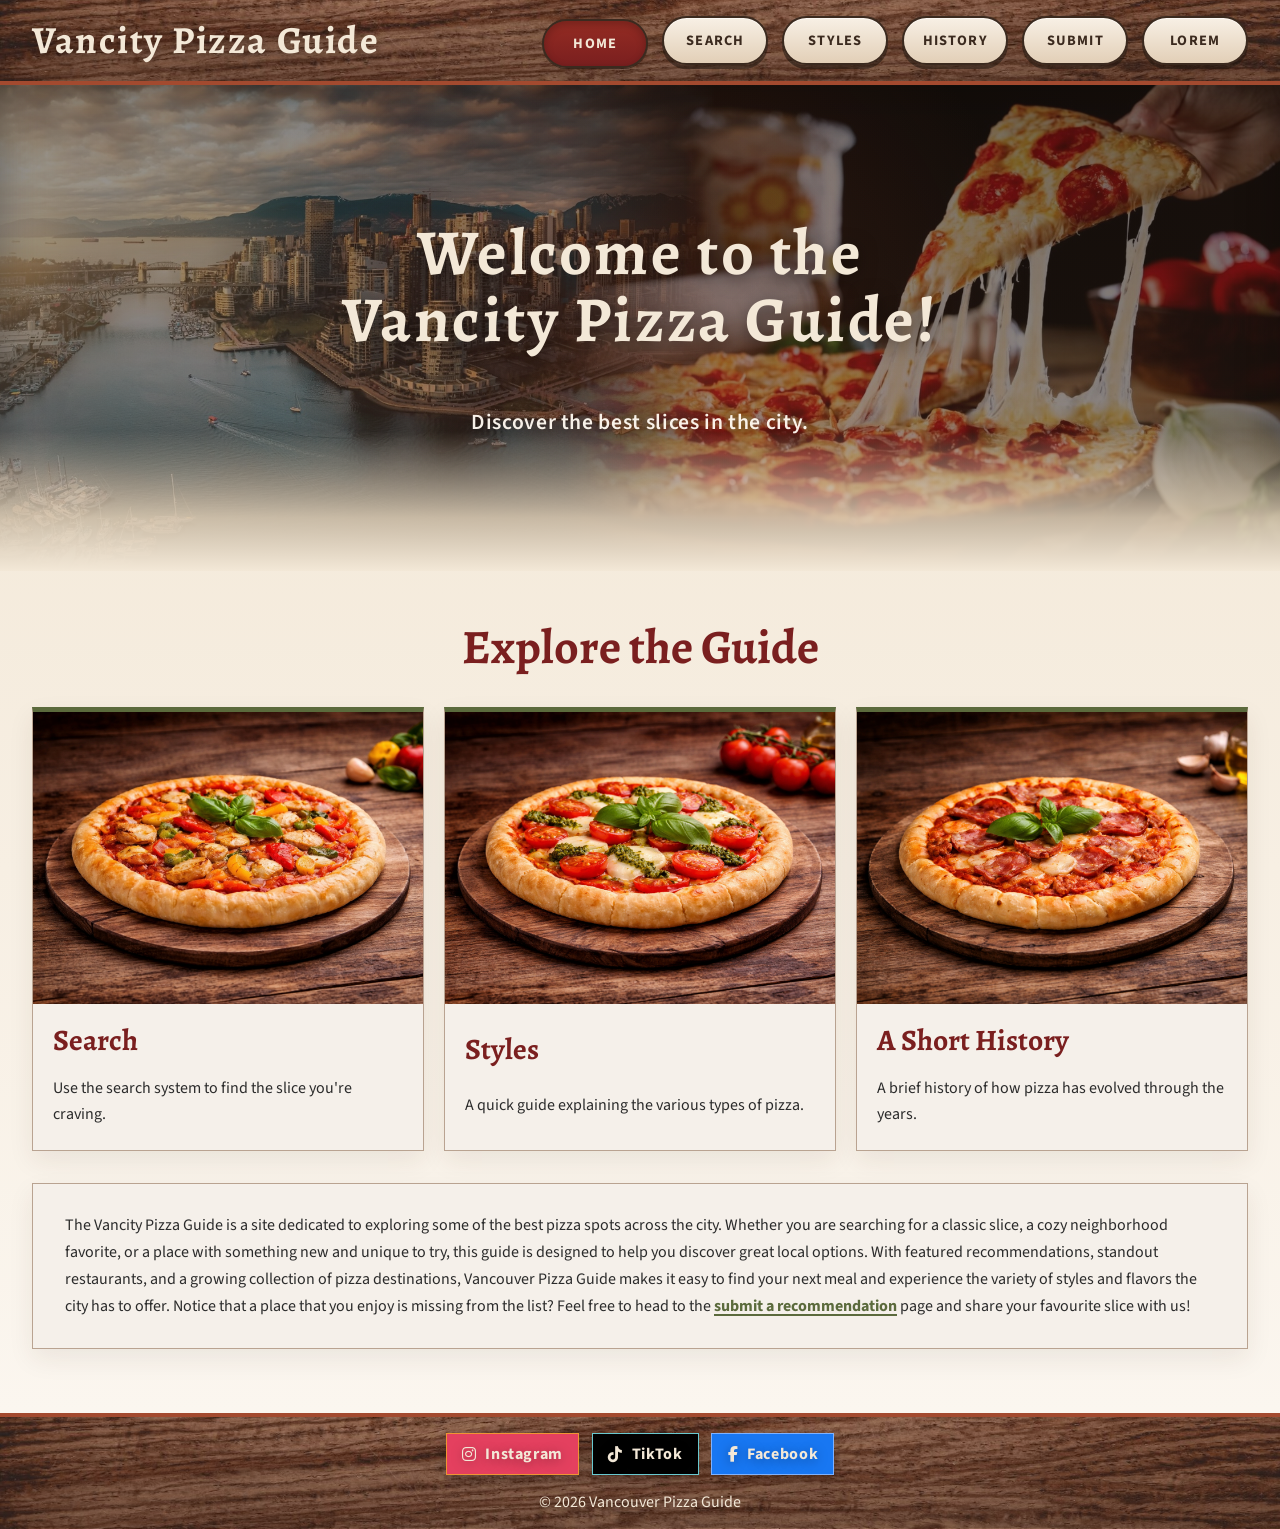
==== index.html @ 62a48cb1 "Styled the index/home page" ====
<!DOCTYPE html>
<html lang="en">

    <!-- Home – The main landing page. -->
    <head>
        <meta charset="UTF-8">
        <meta name="viewport" content="width=device-width, initial-scale=1.0">
        <title>Home | Vancity Pizza Guide</title>
        <link rel="stylesheet" href="css/styles.css">
        <link rel="stylesheet" href="https://cdnjs.cloudflare.com/ajax/libs/font-awesome/6.5.2/css/all.min.css">
        <script src="js/nav.js" defer></script>
    </head>

    <body>

        <header class="site-header">
            <div class="site-header__inner">
                <h1 class="site-title">
                    <a href="index.html">Vancity Pizza Guide</a>
                </h1>

                <button class="menu-toggle" type="button">
                    <img src="images/icons/menu-icon.png" alt="Menu">
                </button>

                <nav class="site-nav">
                    <a href="index.html" class="is-current">Home</a>
                    <a href="search.html">Search</a>
                    <a href="styles.html">Styles</a>
                    <a href="history.html">History</a>
                    <a href="submit.html">Submit</a>
                    <a href="lorem.html">Lorem</a>
                </nav>
            </div>
        </header>

        <main>

            <section class="hero">
                <h2>
                    Welcome to the Vancity Pizza Guide!
                </h2>
                <p>
                    Discover the best slices in the city.
                </p>
            </section>

            <div class="page-content">
                <section class="home-explore">
                    <h2>Explore the Guide</h2>

                    <div class="guide-card-grid">
                        <article class="guide-card">
                            <a href="search.html">
                                <img src="images/pizza-home-1.jpg" alt="Meat lover's pizza">
                                <h3>Search</h3>
                                <p>Use the search system to find the slice you're craving.</p>
                            </a>
                        </article>

                        <article class="guide-card">
                            <a href="styles.html">
                                <img src="images/pizza-home-2.jpg" alt="Baked chicken and veggie pizza">
                                <h3>Styles</h3>
                                <p>A quick guide explaining the various types of pizza.</p>
                            </a>
                        </article>

                        <article class="guide-card">
                            <a href="history.html">
                                <img src="images/pizza-home-3.jpg" alt="Margherita pizza">
                                <h3>A Short History</h3>
                                <p>A brief history of how pizza has evolved through the years.</p>
                            </a>
                        </article>
                    </div>
                </section>

                <section class="site-description">
                    <p>
                        The Vancity Pizza Guide is a site dedicated to exploring some of the best pizza spots across the city.
                        Whether you are searching for a classic slice, a cozy neighborhood favorite, or a place with something new and unique to try, this guide is designed to help you discover great local options. 
                        With featured recommendations, standout restaurants, and a growing collection of pizza destinations, 
                        Vancouver Pizza Guide makes it easy to find your next meal and experience the variety of styles and flavors the city has to offer.
                        Notice that a place that you enjoy is missing from the list? 
                        Feel free to head to the <a href="submit.html">submit a recommendation</a> page and share your favourite slice with us!
                    </p>
                </section>
            </div>

        </main>

        <footer>
            <div class="footer-socials">
                <a href="#" class="footer-social-link footer-social-link--instagram" title="Instagram">
                    <i class="fa-brands fa-instagram"></i>
                    <span>Instagram</span>
                </a>
                <a href="#" class="footer-social-link footer-social-link--tiktok" title="TikTok">
                    <i class="fa-brands fa-tiktok"></i>
                    <span>TikTok</span>
                </a>
                <a href="#" class="footer-social-link footer-social-link--facebook" title="Facebook">
                    <i class="fa-brands fa-facebook-f"></i>
                    <span>Facebook</span>
                </a>
            </div>
            <p>&copy; 2026 Vancouver Pizza Guide</p>
        </footer>

        
        
    </body>
</html>
---- css/styles.css ----
@import url("https://fonts.googleapis.com/css2?family=Alegreya:wght@600;700&family=Source+Sans+3:wght@400;600;700&display=swap");

/* ==================== Base layout ==================== */
:root {
  --deep-brick: #7a1f1f;
  --burnt-clay: #a34a2f;
  --dark-wood: #3b2a1f;
  --parchment: #f3e8d7;
  --olive-accent: #5b6a3c;
  --soft-charcoal: #2b2b2b;
  --button-shadow: rgba(34, 22, 15, 0.55);
  --page-gutter: clamp(1rem, 3vw, 2rem);
  --font-body: "Source Sans 3", sans-serif;
  --font-display: "Alegreya", serif;
}

*,
*::before,
*::after {
  box-sizing: border-box;
}

body {
  margin: 0;
  min-height: 100vh;
  display: flex;
  flex-direction: column;
  background-color: #ead9c0;
  color: var(--soft-charcoal);
  font-family: var(--font-body);
}

img {
  max-width: 100%;
}

a {
  color: var(--deep-brick);
}

main {
  flex: 1 0 auto;
  padding: 2rem var(--page-gutter) 4rem;
  background: linear-gradient(
    180deg,
    #ead9c0 0%,
    var(--parchment) 18%,
    #fbf6ef 100%
  );
}

.page-content {
  width: 100%;
  max-width: 1600px;
  margin: 0 auto;
}

main > section:not(.hero) > h2,
.page-content > section > h2 {
  max-width: 700px;
  margin: 0 auto 1.5rem;
  padding: 0.3rem 0 0.45rem;
  font-family: var(--font-display);
  font-size: 3rem;
  line-height: 1.15;
  text-align: center;
  color: var(--deep-brick);
}

/* ==================== Hero ==================== */

.hero {
  position: relative;
  margin: -2rem calc(var(--page-gutter) * -1) 2.75rem;
  min-height: clamp(320px, 38vw, 520px);
  padding: clamp(5rem, 9vw, 8rem) var(--page-gutter);
  display: grid;
  place-items: center;
  text-align: center;
  overflow: hidden;
  background-image:
    linear-gradient(rgba(25, 18, 13, 0.55), rgba(59, 42, 31, 0.42)),
    url("../images/vancouver-pizza-banner-blend.jpg");
  background-position: center;
  background-size: cover;
  box-shadow:
    inset 0 16px 36px rgba(0, 0, 0, 0.16),
    inset 0 -22px 44px rgba(0, 0, 0, 0.32);
  color: var(--parchment);
}

.hero::before,
.hero::after {
  content: "";
  position: absolute;
  inset: 0;
}

.hero::before {
  background:
    radial-gradient(
      circle at center,
      rgba(163, 74, 47, 0.22) 0%,
      rgba(163, 74, 47, 0) 58%
    ),
    linear-gradient(
      90deg,
      rgba(243, 232, 215, 0.15) 0%,
      rgba(243, 232, 215, 0) 38%,
      rgba(43, 27, 21, 0.22) 100%
    );
}

.hero::after {
  inset: auto 0 0;
  height: clamp(80px, 12vw, 140px);
  background: linear-gradient(
    180deg,
    rgba(243, 232, 215, 0) 0%,
    rgba(234, 217, 192, 0.82) 62%,
    rgba(243, 232, 215, 1) 100%
  );
}

.hero > * {
  position: relative;
  z-index: 1;
  max-width: 42rem;
}

.hero h2 {
  margin: 0;
  font-family: var(--font-display);
  font-size: clamp(2.5rem, 5vw, 4.75rem);
  line-height: 1.05;
  letter-spacing: 0.04em;
  text-shadow: 0 4px 18px rgba(0, 0, 0, 0.5);
}

.hero p {
  margin: 1rem auto 0;
  font-size: clamp(1.05rem, 1.8vw, 1.35rem);
  font-weight: 600;
  letter-spacing: 0.03em;
  color: rgba(255, 249, 240, 0.96);
  text-shadow: 0 3px 14px rgba(0, 0, 0, 0.45);
}

/* ==================== Header ==================== */

.site-header {
  background-image:
    linear-gradient(rgba(43, 27, 21, 0.36), rgba(43, 27, 21, 0.52)),
    url("../images/wood-texture.jpg");
  background-position: center;
  background-size: cover;
  border-bottom: 4px solid var(--burnt-clay);
  box-shadow: 0 12px 28px rgba(59, 42, 31, 0.2);
}

.site-header__inner {
  max-width: 1600px;
  margin: 0 auto;
  padding: 1rem 1.5rem;
  display: flex;
  align-items: center;
  justify-content: space-between;
  gap: 1.5rem;
  flex-wrap: wrap;
}

.site-title {
  margin: 0;
  font-family: var(--font-display);
  font-size: clamp(1.9rem, 3vw, 2.75rem);
  font-weight: 700;
  letter-spacing: 0.04em;
  line-height: 1.1;
}

.site-title a {
  color: var(--parchment);
  text-decoration: none;
  text-shadow: 0 2px 12px rgba(0, 0, 0, 0.35);
}

.site-title a:hover,
.site-title a:focus-visible {
  color: #fff9ef;
}

/* ==================== Nav Bar ==================== */

.menu-toggle {
  display: none;
  align-items: center;
  justify-content: center;
  width: 4rem;
  height: 4rem;
  padding: 0.8rem;
  border: 2px solid var(--parchment);
  border-radius: 50%;
  background: var(--burnt-clay);
  box-shadow:
    inset 0 1px 0 rgba(255, 255, 255, 0.55),
    0 4px 0 var(--button-shadow);
  cursor: pointer;
  transition:
    transform 160ms ease,
    box-shadow 160ms ease,
    background 160ms ease;
}

.menu-toggle img {
  display: block;
  max-width: 3.2rem;
}

/* .menu-toggle:hover,
.menu-toggle:focus-visible,
.site-header.nav-open .menu-toggle {
    background: linear-gradient(180deg, #bc6646 0%, var(--burnt-clay) 100%);
    box-shadow:
        inset 0 1px 0 rgba(255, 255, 255, 0.2),
        0 4px 0 var(--button-shadow);
    transform: translateY(-1px);
} */

.menu-toggle:active {
  transform: translateY(3px);
  box-shadow:
    inset 0 3px 8px rgba(0, 0, 0, 0.24),
    0 1px 0 var(--button-shadow);
}

.site-nav {
  width: 100%;
  display: flex;
  flex-direction: column;
  align-items: stretch;
  gap: 0.7rem;
}

.site-nav a {
  display: flex;
  align-items: center;
  justify-content: center;
  width: 100%;
  min-width: 0;
  padding: 0.7rem 1rem;
  border: 2px solid var(--dark-wood);
  border-radius: 999px;
  background: linear-gradient(180deg, #f8f0e5 0%, #e2cfb7 100%);
  box-shadow:
    inset 0 1px 0 rgba(255, 255, 255, 0.55),
    0 4px 0 var(--button-shadow);
  color: var(--dark-wood);
  font-size: 0.9rem;
  font-weight: 700;
  letter-spacing: 0.08em;
  text-decoration: none;
  text-transform: uppercase;
  transition:
    transform 160ms ease,
    box-shadow 160ms ease,
    background 160ms ease,
    color 160ms ease;
}

.site-nav a:hover,
.site-nav a:focus-visible {
  background: linear-gradient(180deg, #bc6646 0%, var(--burnt-clay) 100%);
  box-shadow:
    inset 0 1px 0 rgba(255, 255, 255, 0.2),
    0 4px 0 var(--button-shadow);
  color: var(--parchment);
}

.site-nav a:active,
.site-nav a.is-current {
  background: linear-gradient(180deg, #952c23 0%, var(--deep-brick) 100%);
  box-shadow:
    inset 0 3px 8px rgba(0, 0, 0, 0.24),
    0 1px 0 var(--button-shadow);
  color: var(--parchment);
  transform: translateY(3px);
}

.site-nav a:focus-visible,
.site-title a:focus-visible,
.menu-toggle:focus-visible {
  outline: 3px solid var(--olive-accent);
  outline-offset: 3px;
}

.site-header__inner {
  display: grid;
  grid-template-columns: minmax(0, 1fr) auto;
  align-items: center;
}

.site-title {
  min-width: 0;
}

.site-header.nav-ready .menu-toggle {
  display: inline-flex;
  justify-self: end;
}

.site-header.nav-ready .site-nav {
  display: none;
  grid-column: 1 / -1;
}

.site-header.nav-ready.nav-open .site-nav {
  display: flex;
}

/* ==================== Footer ==================== */
footer {
  padding: 1rem 1.5rem;
  text-align: center;
  background-image:
    linear-gradient(rgba(43, 27, 21, 0.36), rgba(43, 27, 21, 0.52)),
    url("../images/wood-texture.jpg");
  background-position: center;
  background-size: cover;
  border-top: 4px solid var(--burnt-clay);
  color: var(--parchment);
  text-shadow: 0 2px 12px rgba(0, 0, 0, 0.35);
}

footer p {
  margin: 0;
}

.footer-socials {
  display: flex;
  flex-wrap: wrap;
  justify-content: center;
  gap: 0.8rem;
  margin-bottom: 1rem;
}

.footer-social-link {
  display: inline-flex;
  align-items: center;
  gap: 0.55rem;
  padding: 0.55rem 0.95rem;
  border: 1px solid transparent;
  color: var(--parchment);
  text-decoration: none;
  font-weight: 700;
  letter-spacing: 0.04em;
  box-shadow: 0 6px 14px rgba(0, 0, 0, 0.22);
  transition:
    background 160ms ease,
    box-shadow 160ms ease,
    transform 160ms ease,
    border-color 160ms ease;
}

.footer-social-link:hover,
.footer-social-link:focus-visible {
  transform: translateY(-2px);
  box-shadow: 0 10px 18px rgba(0, 0, 0, 0.28);
}

.footer-socials i {
  font-size: 1rem;
}

.footer-social-link--instagram {
  background: #e4405f;
  border-color: #f09433;
}

.footer-social-link--instagram:hover,
.footer-social-link--instagram:focus-visible {
  background: #f04f6d;
  border-color: #f7aa53;
}

.footer-social-link--tiktok {
  background: #010101;
  border-color: #69c9d0;
}

.footer-social-link--tiktok:hover,
.footer-social-link--tiktok:focus-visible {
  background: #171717;
  border-color: #8ce2e8;
}

.footer-social-link--facebook {
  background: #1877f2;
  border-color: #7fb2ff;
}

.footer-social-link--facebook:hover,
.footer-social-link--facebook:focus-visible {
  background: #2a86ff;
  border-color: #a3c8ff;
}


/* ==================== Home Page ==================== */

.home-explore {
  margin: 0 auto 2rem;
}

.guide-card-grid {
  display: grid;
  gap: 1.25rem;
}

.guide-card {
  border: 1px solid #b9a391;
  border-top: 5px solid var(--olive-accent);
  background: #f5f0ea;
  box-shadow: 0 10px 24px rgba(59, 42, 31, 0.08);
  overflow: hidden;
}

.guide-card a {
  display: grid;
  gap: 1rem;
  height: 100%;
  color: inherit;
  text-decoration: none;
}

.guide-card img {
  display: block;
  width: 100%;
  aspect-ratio: 4 / 3;
  object-fit: cover;
}

.guide-card h3 {
  margin: 0;
  padding: 0 1.25rem;
  font-family: var(--font-display);
  font-size: 1.85rem;
  color: var(--deep-brick);
}

.guide-card p {
  margin: 0;
  padding: 0 1.25rem 1.4rem;
  color: var(--soft-charcoal);
  line-height: 1.6;
}

.guide-card a:hover,
.guide-card a:focus-visible {
  background: linear-gradient(180deg, #f8f3ec 0%, #efe3d4 100%);
}

.site-description {
  margin: 0 auto;
  padding: 1.75rem 2rem;
  border: 1px solid #b9a391;
  background: #f5f0ea;
  box-shadow: 0 10px 24px rgba(59, 42, 31, 0.08);
}

.site-description p {
  margin: 0;
  line-height: 1.7;
}

.site-description a {
  color: var(--olive-accent);
  font-weight: 700;
  text-decoration-thickness: 2px;
  text-underline-offset: 0.16em;
}

.site-description a:hover,
.site-description a:focus-visible {
  color: var(--deep-brick);
}

/* ==================== Search Page ==================== */
.search-form {
  display: grid;
  gap: 1rem;
  max-width: 700px;
}

.form-row {
  display: flex;
  flex-direction: column;
  gap: 0.4rem;
}

.form-row label {
  color: var(--olive-accent);
  font-weight: 700;
}

.search-form select {
  width: 100%;
  padding: 0.75rem 0.9rem;
  font-family: inherit;
  font-size: 1rem;
  border: 1px solid #9b8f83;
  background-color: rgba(255, 255, 255, 0.75);
  color: #2b1b15;
  box-sizing: border-box;
  transition:
    border-color 160ms ease,
    box-shadow 160ms ease,
    background-color 160ms ease;
}

.search-form select:focus-visible,
.recommendation-form input:focus-visible,
.recommendation-form select:focus-visible,
.recommendation-form textarea:focus-visible {
  border-color: var(--olive-accent);
  outline: 3px solid rgba(91, 106, 60, 0.18);
  box-shadow: 0 0 0 4px rgba(91, 106, 60, 0.14);
  background-color: #fffdf8;
}

.form-buttons {
  display: flex;
  gap: 1rem;
}

.form-buttons button,
.form-button button {
  min-width: 140px;
  padding: 0.7rem 1.15rem;
  border: 1px solid #44512d;
  border-radius: 999px;
  background: linear-gradient(180deg, #6d7d49 0%, var(--olive-accent) 100%);
  box-shadow:
    inset 0 1px 0 rgba(255, 255, 255, 0.18),
    0 4px 0 rgba(48, 57, 31, 0.55);
  color: var(--parchment);
  font-family: inherit;
  font-size: 0.95rem;
  font-weight: 700;
  letter-spacing: 0.05em;
  text-transform: uppercase;
  cursor: pointer;
  transition:
    transform 160ms ease,
    box-shadow 160ms ease,
    background 160ms ease;
}

.form-buttons button:hover,
.form-buttons button:focus-visible,
.form-button button:hover,
.form-button button:focus-visible {
  background: linear-gradient(180deg, #7a8d53 0%, #647444 100%);
  box-shadow:
    inset 0 1px 0 rgba(255, 255, 255, 0.22),
    0 4px 0 rgba(48, 57, 31, 0.55);
}

.form-buttons button:active,
.form-button button:active {
  transform: translateY(3px);
  box-shadow:
    inset 0 3px 8px rgba(0, 0, 0, 0.2),
    0 1px 0 rgba(48, 57, 31, 0.55);
}

.results-grid {
  display: grid;
  gap: 1rem;
  margin-top: 1rem;
}

.result-card {
  padding: 1rem 1.1rem 1.15rem;
  border: 1px solid #c7baa8;
  border-top: 5px solid var(--olive-accent);
  border-radius: 12px;
  background: linear-gradient(180deg, #fffdfa 0%, #f7f0e6 100%);
  box-shadow: 0 10px 20px rgba(59, 42, 31, 0.08);
}

.result-card h3 {
  margin: 0 0 0.85rem;
  color: var(--deep-brick);
}

.result-card strong {
  color: var(--olive-accent);
}

.name-link {
  color: inherit;
  text-decoration-thickness: 2px;
  text-underline-offset: 0.14em;
}

.name-link:hover,
.name-link:focus-visible {
  color: var(--olive-accent);
}

#results-message {
  color: var(--olive-accent);
  font-weight: 700;
}

/* ==================== Styles Page ==================== */

.styles-overview {
  margin: 0 auto 1.5rem;
  padding: 1.75rem 2rem;
  background: #f5f0ea;
  border: 1px solid #b9a391;
  box-shadow: 0 10px 24px rgba(59, 42, 31, 0.08);
}

.styles-highlight-list {
  margin: 0;
  padding-left: 1.4rem;
  display: grid;
  gap: 0.85rem;
}

.styles-highlight-list li::marker {
  color: var(--olive-accent);
}

.table-wrapper {
  margin: 0 auto;
  padding: 1.5rem;
  border: 1px solid #b9a391;
  background: #f5f0ea;
  overflow-x: auto;
}

.pizza-styles-table {
  width: 100%;
  border-collapse: collapse;
  min-width: 760px;
  margin: 0;
  background-color: #fffdf8;
  border: 1px solid #c8b39f;
  font-size: 1rem;
}

.pizza-styles-table caption {
  caption-side: top;
  margin-bottom: 1.1rem;
  font-family: var(--font-display);
  font-size: 1.75rem;
  font-weight: 700;
  text-align: left;
  color: var(--deep-brick);
  letter-spacing: 0.03em;
}

.pizza-styles-table th,
.pizza-styles-table td {
  border: 1px solid #d4bfab;
  padding: 0.9rem 1rem;
  text-align: left;
  vertical-align: top;
}

.pizza-styles-table thead th {
  background: linear-gradient(180deg, #952c23 0%, var(--deep-brick) 100%);
  color: var(--parchment);
  font-family: var(--font-display);
  letter-spacing: 0.04em;
}

.pizza-styles-table tbody th {
  background-color: #ead9c0;
  color: var(--dark-wood);
  font-weight: 700;
}

.pizza-styles-table tbody tr:nth-child(even) {
  background-color: #f8efe3;
}

.pizza-styles-table tbody tr:hover {
  background-color: #efe1cf;
}

.pizza-styles-table tbody tr:hover th,
.pizza-styles-table tbody tr:hover td {
  background-color: #efe1cf;
}

/* ==================== History Page ==================== */

/* Timeline Styling*/
.history-timeline {
  margin: 0 auto;
  padding: 20px;
}

.history-quote {
  max-width: 760px;
  margin: 0 auto 3rem;
  padding: 1.5rem 1.75rem;
  background: #f5f0ea;
  border: 1px solid #b9a391;
  border-left: 6px solid var(--olive-accent);
  box-shadow: 0 10px 24px rgba(59, 42, 31, 0.08);
}

.history-quote p {
  margin: 0;
  font-family: var(--font-display);
  font-size: 1.3rem;
  line-height: 1.5;
}

.history-quote cite {
  display: block;
  margin-top: 0.85rem;
  font-style: normal;
  font-weight: 700;
  color: var(--olive-accent);
}

.timeline-list {
  position: relative;
  margin: 0;
  padding: 0;
  list-style: none;
  counter-reset: timeline-step;
}

.timeline-list::before {
  content: "";
  position: absolute;
  top: 0;
  bottom: 0;
  left: 50%;
  transform: translateX(-50%);
  width: 4px;
  background: #6b4a3a;
}

.timeline-item {
  position: relative;
  display: grid;
  grid-template-columns: 1fr 1fr;
  column-gap: 56px;
  align-items: center;
  margin-bottom: 70px;
  counter-increment: timeline-step;
}

.timeline-item::after {
  content: "";
  position: absolute;
  top: 50%;
  left: 50%;
  transform: translate(-50%, -50%);
  width: 18px;
  height: 18px;
  border-radius: 50%;
  background: #8b2e23;
  border: 3px solid #d8c3b0;
  z-index: 2;
}

.timeline-content,
.timeline-image {
  width: 100%;
  box-sizing: border-box;
}

.timeline-content {
  background: #f5f0ea;
  border: 1px solid #b9a391;
  padding: 24px;
  min-height: 240px;
  display: flex;
  flex-direction: column;
  justify-content: center;
  box-shadow: 0 10px 24px rgba(59, 42, 31, 0.08);
}

.timeline-content::before {
  content: "0" counter(timeline-step);
  align-self: flex-start;
  margin-bottom: 0.85rem;
  padding: 0.35rem 0.8rem;
  border-radius: 999px;
  background: linear-gradient(180deg, #952c23 0%, var(--deep-brick) 100%);
  color: var(--parchment);
  font-size: 0.82rem;
  font-weight: 700;
  letter-spacing: 0.08em;
}

.timeline-image {
  min-height: 250px;
  background: #000000;
  overflow: hidden;
  box-shadow: 0 10px 24px rgba(59, 42, 31, 0.12);
}

.timeline-image img {
  display: block;
  width: 100%;
  height: 350px;
  object-fit: cover;
}

/* odd rows: text left, image right */
.timeline-item:nth-of-type(odd) .timeline-content {
  grid-column: 1;
  grid-row: 1;
}

.timeline-item:nth-of-type(odd) .timeline-image {
  grid-column: 2;
  grid-row: 1;
}

/* even rows: image left, text right */
.timeline-item:nth-of-type(even) .timeline-content {
  grid-column: 2;
  grid-row: 1;
}

.timeline-item:nth-of-type(even) .timeline-image {
  grid-column: 1;
  grid-row: 1;
}

.timeline-content h3 {
  margin: 0 0 16px;
}

.timeline-location {
  margin: 0 0 16px;
  font-weight: 700;
  color: var(--olive-accent);
}

.timeline-content p:last-child {
  margin-bottom: 0;
}

/* ==================== Submit Page ==================== */

/* Form Styling */
.recommendation-form-section {
  max-width: 640px;
  margin: 0 auto;
  padding: 2rem 1.5rem;
  text-align: center;
}

.recommendation-form-section p {
  margin-bottom: 1.5rem;
  font-size: 1.1rem;
  font-weight: 700;
}

.recommendation-form {
  text-align: left;
}

.form-group {
  margin-bottom: 0.9rem;
}

.recommendation-form input,
.recommendation-form select,
.recommendation-form textarea {
  width: 100%;
  padding: 0.75rem 0.9rem;
  font-family: inherit;
  font-size: 1rem;
  border: 1px solid #9b8f83;
  background-color: rgba(255, 255, 255, 0.65);
  color: #2b1b15;
  box-sizing: border-box;
}

.recommendation-form textarea {
  resize: vertical;
  min-height: 120px;
}

.checkbox-group {
  display: flex;
  align-items: flex-start;
  gap: 0.55rem;
  margin: 1rem 0 1.5rem;
}

.checkbox-group input[type="checkbox"] {
  width: auto;
  margin-top: 0.2rem;
  accent-color: var(--olive-accent);
}

.form-button {
  text-align: center;
}

.form-button button {
  min-width: 160px;
}

.visually-hidden {
  position: absolute;
  width: 1px;
  height: 1px;
  margin: -1px;
  padding: 0;
  border: 0;
  overflow: hidden;
  clip: rect(0 0 0 0);
}

/* ==================== Lorem Page ==================== */

/* ==================== Media Queries ==================== */

/* Small mobile layout: 320px maximum width */
@media (max-width: 320px) {
  /* Nav Bar | Header */
  .site-title {
    width: min-content;
  }

  .site-title a {
    display: block;
    line-height: 1;
  }
}

/* Tablet layout: 768px minimum width */
@media (min-width: 768px) {
  /* Nav Bar | Header */
  .site-header__inner {
    display: flex;
    flex-wrap: nowrap;
  }

  .site-header.nav-ready .menu-toggle,
  .menu-toggle {
    display: none;
  }

  .site-header.nav-ready .site-nav,
  .site-header.nav-ready.nav-open .site-nav,
  .site-nav {
    width: 22rem;
    margin-left: auto;
    display: grid;
    grid-template-columns: repeat(3, minmax(0, 1fr));
    align-items: stretch;
  }

  .site-nav a {
    width: 100%;
    min-width: 0;
  }
}

/* Desktop layout */
@media (min-width: 1024px) {
  /* Prevents uneven nav grid layout between 1023-1086px */
  .site-header__inner {
    padding: 1rem 2rem;
  }

  /* home page grid */
  .guide-card-grid {
    grid-template-columns: repeat(3, minmax(0, 1fr));
    align-items: stretch;
  }
}

/* Wide desktop layout */
@media (min-width: 1200px) {
  
  /* Nav Bar | Header */
  .site-header.nav-ready .site-nav,
  .site-header.nav-ready.nav-open .site-nav,
  .site-nav {
    width: auto;
    margin-left: 0;
    display: flex;
    flex-direction: row;
    flex-wrap: wrap;
    justify-content: flex-end;
    align-items: center;
    gap: 0.9rem;
  }

  .site-nav a {
    width: auto;
    min-width: 6.6rem;
    padding: 0.75rem 1.1rem;
  }
}
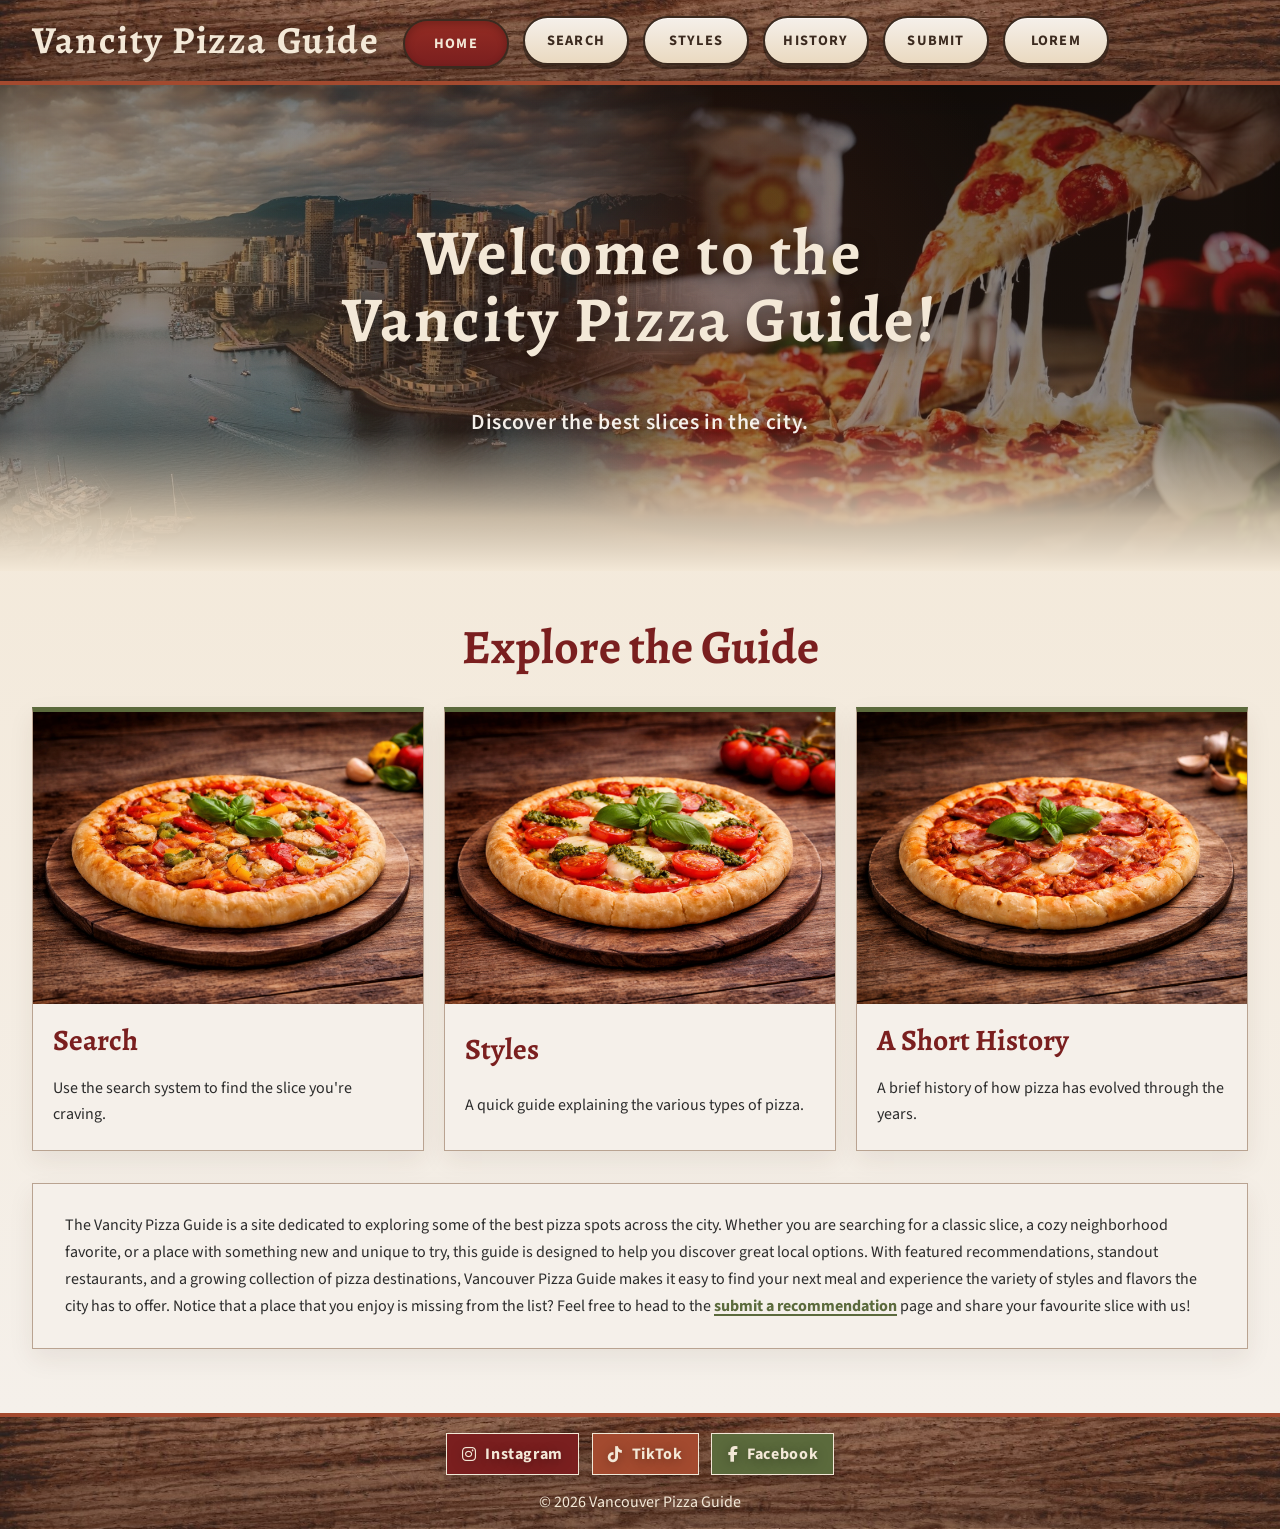
==== commit df662fd9: "Refactoring and bug fixes" ====
--- a/index.html
+++ b/index.html
@@ -2,6 +2,7 @@
 <html lang="en">
 
     <!-- Home – The main landing page. -->
+    <!-- Shared metadata, global styles, and the mobile navigation script. -->
     <head>
         <meta charset="UTF-8">
         <meta name="viewport" content="width=device-width, initial-scale=1.0">
@@ -13,6 +14,7 @@
 
     <body>
 
+        <!-- Shared site header with the brand link and responsive navigation. -->
         <header class="site-header">
             <div class="site-header__inner">
                 <h1 class="site-title">
@@ -36,6 +38,7 @@
 
         <main>
 
+            <!-- Hero banner introduces the page with a consistent photo treatment. -->
             <section class="hero">
                 <h2>
                     Welcome to the Vancity Pizza Guide!
@@ -45,6 +48,7 @@
                 </p>
             </section>
 
+            <!-- The home content pairs quick navigation cards with the site overview. -->
             <div class="page-content">
                 <section class="home-explore">
                     <h2>Explore the Guide</h2>
@@ -90,6 +94,7 @@
 
         </main>
 
+        <!-- Shared footer repeats the social links and site copyright. -->
         <footer>
             <div class="footer-socials">
                 <a href="#" class="footer-social-link footer-social-link--instagram" title="Instagram">
--- a/css/styles.css
+++ b/css/styles.css
@@ -1,6 +1,7 @@
 @import url("https://fonts.googleapis.com/css2?family=Alegreya:wght@600;700&family=Source+Sans+3:wght@400;600;700&display=swap");
 
 /* ==================== Base layout ==================== */
+/* Shared type, spacing, and a compact core palette used across the whole site. */
 :root {
   --deep-brick: #7a1f1f;
   --burnt-clay: #a34a2f;
@@ -8,7 +9,14 @@
   --parchment: #f3e8d7;
   --olive-accent: #5b6a3c;
   --soft-charcoal: #2b2b2b;
+  --canvas: #ead9c0;
+  --surface: #f5f0ea;
+  --border-color: #b9a391;
   --button-shadow: rgba(34, 22, 15, 0.55);
+  --panel-shadow: 0 10px 24px rgba(59, 42, 31, 0.08);
+  --panel-shadow-strong: 0 10px 24px rgba(59, 42, 31, 0.12);
+  --focus-ring: rgba(91, 106, 60, 0.18);
+  --focus-shadow: rgba(91, 106, 60, 0.14);
   --page-gutter: clamp(1rem, 3vw, 2rem);
   --font-body: "Source Sans 3", sans-serif;
   --font-display: "Alegreya", serif;
@@ -25,7 +33,7 @@
   min-height: 100vh;
   display: flex;
   flex-direction: column;
-  background-color: #ead9c0;
+  background-color: var(--canvas);
   color: var(--soft-charcoal);
   font-family: var(--font-body);
 }
@@ -41,11 +49,12 @@
 main {
   flex: 1 0 auto;
   padding: 2rem var(--page-gutter) 4rem;
+  /* Cascading background*/
   background: linear-gradient(
     180deg,
-    #ead9c0 0%,
+    var(--canvas) 0%,
     var(--parchment) 18%,
-    #fbf6ef 100%
+    var(--surface) 100%
   );
 }
 
@@ -55,7 +64,7 @@
   margin: 0 auto;
 }
 
-main > section:not(.hero) > h2,
+/* Shared section headings keep each page intro visually consistent. */
 .page-content > section > h2 {
   max-width: 700px;
   margin: 0 auto 1.5rem;
@@ -68,6 +77,7 @@
 }
 
 /* ==================== Hero ==================== */
+/* The hero reuses the same image treatment so every page opens with the same visual anchor. */
 
 .hero {
   position: relative;
@@ -142,11 +152,12 @@
   font-size: clamp(1.05rem, 1.8vw, 1.35rem);
   font-weight: 600;
   letter-spacing: 0.03em;
-  color: rgba(255, 249, 240, 0.96);
+  color: var(--surface);
   text-shadow: 0 3px 14px rgba(0, 0, 0, 0.45);
 }
 
 /* ==================== Header ==================== */
+/* The shared header uses a compact grid on small screens and expands later in media queries. */
 
 .site-header {
   background-image:
@@ -162,15 +173,15 @@
   max-width: 1600px;
   margin: 0 auto;
   padding: 1rem 1.5rem;
-  display: flex;
+  display: grid;
+  grid-template-columns: minmax(0, 1fr) auto;
   align-items: center;
-  justify-content: space-between;
   gap: 1.5rem;
-  flex-wrap: wrap;
 }
 
 .site-title {
   margin: 0;
+  min-width: 0;
   font-family: var(--font-display);
   font-size: clamp(1.9rem, 3vw, 2.75rem);
   font-weight: 700;
@@ -186,10 +197,11 @@
 
 .site-title a:hover,
 .site-title a:focus-visible {
-  color: #fff9ef;
+  color: var(--surface);
 }
 
 /* ==================== Nav Bar ==================== */
+/* Mobile navigation stays collapsed until JavaScript marks the header as ready. */
 
 .menu-toggle {
   display: none;
@@ -216,15 +228,13 @@
   max-width: 3.2rem;
 }
 
-/* .menu-toggle:hover,
-.menu-toggle:focus-visible,
 .site-header.nav-open .menu-toggle {
-    background: linear-gradient(180deg, #bc6646 0%, var(--burnt-clay) 100%);
-    box-shadow:
-        inset 0 1px 0 rgba(255, 255, 255, 0.2),
-        0 4px 0 var(--button-shadow);
-    transform: translateY(-1px);
-} */
+  background: linear-gradient(180deg, #bc6646 0%, var(--burnt-clay) 100%);
+  box-shadow:
+    inset 0 1px 0 rgba(255, 255, 255, 0.2),
+    0 4px 0 var(--button-shadow);
+  transform: translateY(-1px);
+}
 
 .menu-toggle:active {
   transform: translateY(3px);
@@ -250,7 +260,7 @@
   padding: 0.7rem 1rem;
   border: 2px solid var(--dark-wood);
   border-radius: 999px;
-  background: linear-gradient(180deg, #f8f0e5 0%, #e2cfb7 100%);
+  background: linear-gradient(180deg, var(--surface) 0%, var(--canvas) 100%);
   box-shadow:
     inset 0 1px 0 rgba(255, 255, 255, 0.55),
     0 4px 0 var(--button-shadow);
@@ -293,16 +303,6 @@
   outline-offset: 3px;
 }
 
-.site-header__inner {
-  display: grid;
-  grid-template-columns: minmax(0, 1fr) auto;
-  align-items: center;
-}
-
-.site-title {
-  min-width: 0;
-}
-
 .site-header.nav-ready .menu-toggle {
   display: inline-flex;
   justify-self: end;
@@ -318,6 +318,7 @@
 }
 
 /* ==================== Footer ==================== */
+/* Footer social links share a base style and swap accent colors through custom properties. */
 footer {
   padding: 1rem 1.5rem;
   text-align: center;
@@ -344,11 +345,15 @@
 }
 
 .footer-social-link {
+  --social-bg: var(--deep-brick);
+  --social-hover-bg: var(--burnt-clay);
+  --social-hover-border: var(--parchment);
   display: inline-flex;
   align-items: center;
   gap: 0.55rem;
   padding: 0.55rem 0.95rem;
-  border: 1px solid transparent;
+  border: 1px solid var(--parchment);
+  background: var(--social-bg);
   color: var(--parchment);
   text-decoration: none;
   font-weight: 700;
@@ -363,6 +368,8 @@
 
 .footer-social-link:hover,
 .footer-social-link:focus-visible {
+  background: var(--social-hover-bg);
+  border-color: var(--social-hover-border);
   transform: translateY(-2px);
   box-shadow: 0 10px 18px rgba(0, 0, 0, 0.28);
 }
@@ -372,40 +379,50 @@
 }
 
 .footer-social-link--instagram {
-  background: #e4405f;
-  border-color: #f09433;
-}
-
-.footer-social-link--instagram:hover,
-.footer-social-link--instagram:focus-visible {
-  background: #f04f6d;
-  border-color: #f7aa53;
+  --social-bg: var(--deep-brick);
+  --social-hover-bg: #f04f6d;
+  --social-hover-border: #f7aa53;
 }
 
 .footer-social-link--tiktok {
-  background: #010101;
-  border-color: #69c9d0;
-}
-
-.footer-social-link--tiktok:hover,
-.footer-social-link--tiktok:focus-visible {
-  background: #171717;
-  border-color: #8ce2e8;
+  --social-bg: var(--burnt-clay);
+  --social-hover-bg: #171717;
+  --social-hover-border: #8ce2e8;
 }
 
 .footer-social-link--facebook {
-  background: #1877f2;
-  border-color: #7fb2ff;
-}
-
-.footer-social-link--facebook:hover,
-.footer-social-link--facebook:focus-visible {
-  background: #2a86ff;
-  border-color: #a3c8ff;
+  --social-bg: var(--olive-accent);
+  --social-hover-bg: #2a86ff;
+  --social-hover-border: #a3c8ff;
 }
 
 
 /* ==================== Home Page ==================== */
+/* Reusable panel styling keeps cards and content blocks visually related without repeating declarations. */
+
+.guide-card,
+.site-description,
+.styles-overview,
+.table-wrapper,
+.history-quote,
+.timeline-content,
+.result-card,
+.lorem-page .page-content ul,
+.lorem-page .page-content ol,
+.lorem-page .article-image {
+  box-shadow: var(--panel-shadow);
+}
+
+.site-description,
+.styles-overview,
+.table-wrapper,
+.history-quote,
+.timeline-content,
+.lorem-page .page-content ul,
+.lorem-page .page-content ol {
+  border: 1px solid var(--border-color);
+  background: var(--surface);
+}
 
 .home-explore {
   margin: 0 auto 2rem;
@@ -417,10 +434,9 @@
 }
 
 .guide-card {
-  border: 1px solid #b9a391;
+  border: 1px solid var(--border-color);
   border-top: 5px solid var(--olive-accent);
-  background: #f5f0ea;
-  box-shadow: 0 10px 24px rgba(59, 42, 31, 0.08);
+  background: var(--surface);
   overflow: hidden;
 }
 
@@ -456,15 +472,12 @@
 
 .guide-card a:hover,
 .guide-card a:focus-visible {
-  background: linear-gradient(180deg, #f8f3ec 0%, #efe3d4 100%);
+  background: linear-gradient(180deg, var(--surface) 0%, var(--canvas) 100%);
 }
 
 .site-description {
   margin: 0 auto;
   padding: 1.75rem 2rem;
-  border: 1px solid #b9a391;
-  background: #f5f0ea;
-  box-shadow: 0 10px 24px rgba(59, 42, 31, 0.08);
 }
 
 .site-description p {
@@ -484,33 +497,54 @@
   color: var(--deep-brick);
 }
 
+
 /* ==================== Search Page ==================== */
+/* Search and submit forms share the same field and button language so the controls feel related. */
+
+.search-page main {
+  background: var(--parchment);
+}
+
 .search-form {
   display: grid;
   gap: 1rem;
   max-width: 700px;
+  margin: 0 auto;
+  justify-items: center;
+}
+
+.search-section h3 {
+  text-align: center;
 }
 
 .form-row {
   display: flex;
   flex-direction: column;
   gap: 0.4rem;
+  width: 100%;
+  align-items: center;
 }
 
 .form-row label {
   color: var(--olive-accent);
   font-weight: 700;
-}
-
-.search-form select {
-  width: 100%;
+  text-align: center;
+}
+
+.search-form select,
+.recommendation-form input,
+.recommendation-form select,
+.recommendation-form textarea {
   padding: 0.75rem 0.9rem;
   font-family: inherit;
   font-size: 1rem;
-  border: 1px solid #9b8f83;
-  background-color: rgba(255, 255, 255, 0.75);
-  color: #2b1b15;
-  box-sizing: border-box;
+  border: 1px solid var(--border-color);
+  background-color: var(--surface);
+  color: var(--dark-wood);
+}
+
+.search-form select {
+  width: min(100%, 26rem);
   transition:
     border-color 160ms ease,
     box-shadow 160ms ease,
@@ -522,26 +556,28 @@
 .recommendation-form select:focus-visible,
 .recommendation-form textarea:focus-visible {
   border-color: var(--olive-accent);
-  outline: 3px solid rgba(91, 106, 60, 0.18);
-  box-shadow: 0 0 0 4px rgba(91, 106, 60, 0.14);
-  background-color: #fffdf8;
+  outline: 3px solid var(--focus-ring);
+  box-shadow: 0 0 0 4px var(--focus-shadow);
+  background-color: var(--surface);
 }
 
 .form-buttons {
   display: flex;
   gap: 1rem;
+  justify-content: center;
+  width: 100%;
 }
 
 .form-buttons button,
 .form-button button {
   min-width: 140px;
   padding: 0.7rem 1.15rem;
-  border: 1px solid #44512d;
+  border: 1px solid var(--olive-accent);
   border-radius: 999px;
   background: linear-gradient(180deg, #6d7d49 0%, var(--olive-accent) 100%);
   box-shadow:
     inset 0 1px 0 rgba(255, 255, 255, 0.18),
-    0 4px 0 rgba(48, 57, 31, 0.55);
+    0 4px 0 var(--button-shadow);
   color: var(--parchment);
   font-family: inherit;
   font-size: 0.95rem;
@@ -562,7 +598,7 @@
   background: linear-gradient(180deg, #7a8d53 0%, #647444 100%);
   box-shadow:
     inset 0 1px 0 rgba(255, 255, 255, 0.22),
-    0 4px 0 rgba(48, 57, 31, 0.55);
+    0 4px 0 var(--button-shadow);
 }
 
 .form-buttons button:active,
@@ -570,7 +606,7 @@
   transform: translateY(3px);
   box-shadow:
     inset 0 3px 8px rgba(0, 0, 0, 0.2),
-    0 1px 0 rgba(48, 57, 31, 0.55);
+    0 1px 0 var(--button-shadow);
 }
 
 .results-grid {
@@ -581,11 +617,9 @@
 
 .result-card {
   padding: 1rem 1.1rem 1.15rem;
-  border: 1px solid #c7baa8;
+  border: 1px solid var(--border-color);
   border-top: 5px solid var(--olive-accent);
-  border-radius: 12px;
-  background: linear-gradient(180deg, #fffdfa 0%, #f7f0e6 100%);
-  box-shadow: 0 10px 20px rgba(59, 42, 31, 0.08);
+  background: linear-gradient(180deg, var(--surface) 0%, var(--parchment) 100%);
 }
 
 .result-card h3 {
@@ -614,13 +648,11 @@
 }
 
 /* ==================== Styles Page ==================== */
+/* The styles page uses one panel system for the explainer copy and the comparison table. */
 
 .styles-overview {
   margin: 0 auto 1.5rem;
   padding: 1.75rem 2rem;
-  background: #f5f0ea;
-  border: 1px solid #b9a391;
-  box-shadow: 0 10px 24px rgba(59, 42, 31, 0.08);
 }
 
 .styles-highlight-list {
@@ -637,8 +669,6 @@
 .table-wrapper {
   margin: 0 auto;
   padding: 1.5rem;
-  border: 1px solid #b9a391;
-  background: #f5f0ea;
   overflow-x: auto;
 }
 
@@ -647,8 +677,8 @@
   border-collapse: collapse;
   min-width: 760px;
   margin: 0;
-  background-color: #fffdf8;
-  border: 1px solid #c8b39f;
+  background-color: var(--surface);
+  border: 1px solid var(--border-color);
   font-size: 1rem;
 }
 
@@ -665,7 +695,7 @@
 
 .pizza-styles-table th,
 .pizza-styles-table td {
-  border: 1px solid #d4bfab;
+  border: 1px solid var(--border-color);
   padding: 0.9rem 1rem;
   text-align: left;
   vertical-align: top;
@@ -679,40 +709,38 @@
 }
 
 .pizza-styles-table tbody th {
-  background-color: #ead9c0;
+  background-color: var(--canvas);
   color: var(--dark-wood);
   font-weight: 700;
 }
 
 .pizza-styles-table tbody tr:nth-child(even) {
-  background-color: #f8efe3;
+  background-color: var(--parchment);
 }
 
 .pizza-styles-table tbody tr:hover {
-  background-color: #efe1cf;
+  background-color: var(--canvas);
 }
 
 .pizza-styles-table tbody tr:hover th,
 .pizza-styles-table tbody tr:hover td {
-  background-color: #efe1cf;
+  background-color: var(--canvas);
 }
 
 /* ==================== History Page ==================== */
+/* The timeline keeps a simple single-column flow first, then alternates panels on larger screens. */
 
 /* Timeline Styling*/
 .history-timeline {
   margin: 0 auto;
-  padding: 20px;
+  padding: 1.25rem;
 }
 
 .history-quote {
   max-width: 760px;
   margin: 0 auto 3rem;
   padding: 1.5rem 1.75rem;
-  background: #f5f0ea;
-  border: 1px solid #b9a391;
   border-left: 6px solid var(--olive-accent);
-  box-shadow: 0 10px 24px rgba(59, 42, 31, 0.08);
 }
 
 .history-quote p {
@@ -731,6 +759,8 @@
 }
 
 .timeline-list {
+  --timeline-gutter: 2.75rem;
+  --timeline-marker-offset: 0.875rem;
   position: relative;
   margin: 0;
   padding: 0;
@@ -743,51 +773,34 @@
   position: absolute;
   top: 0;
   bottom: 0;
-  left: 50%;
+  left: var(--timeline-marker-offset);
   transform: translateX(-50%);
   width: 4px;
-  background: #6b4a3a;
+  background: var(--dark-wood);
+  border-radius: 999px;
 }
 
 .timeline-item {
   position: relative;
   display: grid;
-  grid-template-columns: 1fr 1fr;
-  column-gap: 56px;
-  align-items: center;
-  margin-bottom: 70px;
+  grid-template-columns: minmax(0, 1fr);
+  row-gap: 1rem;
+  margin-bottom: 2.75rem;
+  padding-left: var(--timeline-gutter);
   counter-increment: timeline-step;
 }
 
 .timeline-item::after {
-  content: "";
-  position: absolute;
-  top: 50%;
-  left: 50%;
-  transform: translate(-50%, -50%);
-  width: 18px;
-  height: 18px;
-  border-radius: 50%;
-  background: #8b2e23;
-  border: 3px solid #d8c3b0;
-  z-index: 2;
-}
-
-.timeline-content,
-.timeline-image {
+  content: none;
+}
+
+.timeline-content {
   width: 100%;
-  box-sizing: border-box;
-}
-
-.timeline-content {
-  background: #f5f0ea;
-  border: 1px solid #b9a391;
-  padding: 24px;
-  min-height: 240px;
+  padding: 1.5rem;
+  min-height: 0;
   display: flex;
   flex-direction: column;
   justify-content: center;
-  box-shadow: 0 10px 24px rgba(59, 42, 31, 0.08);
 }
 
 .timeline-content::before {
@@ -804,39 +817,35 @@
 }
 
 .timeline-image {
-  min-height: 250px;
-  background: #000000;
-  overflow: hidden;
-  box-shadow: 0 10px 24px rgba(59, 42, 31, 0.12);
+  position: relative;
+  width: 100%;
+  aspect-ratio: 16 / 10;
+  min-height: 0;
+  background-color: var(--olive-accent);
+  overflow: visible;
+  box-shadow: var(--panel-shadow-strong);
+}
+
+.timeline-image::before {
+  content: "";
+  position: absolute;
+  top: 50%;
+  left: calc(var(--timeline-marker-offset) - var(--timeline-gutter));
+  transform: translate(-50%, -50%);
+  width: 18px;
+  height: 18px;
+  border-radius: 50%;
+  background: var(--deep-brick);
+  border: 3px solid var(--parchment);
+  z-index: 2;
 }
 
 .timeline-image img {
   display: block;
   width: 100%;
-  height: 350px;
-  object-fit: cover;
-}
-
-/* odd rows: text left, image right */
-.timeline-item:nth-of-type(odd) .timeline-content {
-  grid-column: 1;
-  grid-row: 1;
-}
-
-.timeline-item:nth-of-type(odd) .timeline-image {
-  grid-column: 2;
-  grid-row: 1;
-}
-
-/* even rows: image left, text right */
-.timeline-item:nth-of-type(even) .timeline-content {
-  grid-column: 2;
-  grid-row: 1;
-}
-
-.timeline-item:nth-of-type(even) .timeline-image {
-  grid-column: 1;
-  grid-row: 1;
+  height: 100%;
+  object-fit: contain;
+  object-position: center;
 }
 
 .timeline-content h3 {
@@ -854,6 +863,7 @@
 }
 
 /* ==================== Submit Page ==================== */
+/* The submit page keeps the form layout narrow so the fields remain easy to scan and complete. */
 
 /* Form Styling */
 .recommendation-form-section {
@@ -863,12 +873,6 @@
   text-align: center;
 }
 
-.recommendation-form-section p {
-  margin-bottom: 1.5rem;
-  font-size: 1.1rem;
-  font-weight: 700;
-}
-
 .recommendation-form {
   text-align: left;
 }
@@ -881,13 +885,6 @@
 .recommendation-form select,
 .recommendation-form textarea {
   width: 100%;
-  padding: 0.75rem 0.9rem;
-  font-family: inherit;
-  font-size: 1rem;
-  border: 1px solid #9b8f83;
-  background-color: rgba(255, 255, 255, 0.65);
-  color: #2b1b15;
-  box-sizing: border-box;
 }
 
 .recommendation-form textarea {
@@ -928,8 +925,99 @@
 }
 
 /* ==================== Lorem Page ==================== */
+/* The placeholder page borrows the same surfaces as the live content pages to stay visually consistent. */
+
+.lorem-page .page-content a {
+  color: var(--olive-accent);
+  font-weight: 700;
+  text-decoration-thickness: 2px;
+  text-underline-offset: 0.16em;
+}
+
+.lorem-page .page-content a:hover,
+.lorem-page .page-content a:focus-visible {
+  color: var(--deep-brick);
+}
+
+.lorem-page .page-content ul,
+.lorem-page .page-content ol {
+  margin: 1.5rem auto 2rem;
+  padding: 1.5rem 1.5rem 1.5rem 3rem;
+  max-width: 760px;
+}
+
+.lorem-page .page-content ul li,
+.lorem-page .page-content ol li {
+  line-height: 1.7;
+  color: var(--soft-charcoal);
+}
+
+.lorem-page .page-content ul li + li,
+.lorem-page .page-content ol li + li {
+  margin-top: 0.65rem;
+}
+
+.lorem-page .page-content ul li::marker,
+.lorem-page .page-content ol li::marker {
+  color: var(--olive-accent);
+}
+
+.lorem-page .page-content h3,
+.lorem-page .page-content h4,
+.lorem-page .page-content h5,
+.lorem-page .page-content h6 {
+  margin-top: 2rem;
+  text-align: center;
+  font-family: var(--font-display);
+  color: var(--deep-brick);
+}
+
+.lorem-page .page-content pre {
+  max-width: 760px;
+  margin: 1.5rem auto 2rem;
+  padding: 1.25rem 1.5rem;
+  border: 1px solid var(--border-color);
+  background: var(--dark-wood);
+  box-shadow: var(--panel-shadow-strong);
+  overflow-x: auto;
+}
+
+.lorem-page .page-content code {
+  font-family: "Courier New", Courier, monospace;
+  font-size: 0.95rem;
+  line-height: 1.6;
+  color: var(--parchment);
+}
+
+.lorem-page .article-image {
+  display: block;
+  width: min(100%, 14rem);
+  margin: 0 auto 2rem;
+  padding: 0.65rem;
+  border: 1px solid var(--border-color);
+  background: var(--parchment);
+}
+
+.lorem-page .history-quote {
+  margin: 2rem auto;
+  text-align: center;
+}
+
+.lorem-page .history-quote cite {
+  color: var(--olive-accent);
+}
+
+.lorem-page .table-wrapper {
+  max-width: 760px;
+  margin: 2rem auto;
+}
+
+.lorem-page .pizza-styles-table {
+  min-width: 0;
+}
 
 /* ==================== Media Queries ==================== */
+/* Layout changes only enhance upward from the mobile base so the smallest screens stay stable. */
 
 /* Small mobile layout: 320px maximum width */
 @media (max-width: 320px) {
@@ -941,6 +1029,45 @@
   .site-title a {
     display: block;
     line-height: 1;
+  }
+
+  /* history timeline */
+  .history-timeline {
+    padding: 1.25rem 1rem;
+  }
+
+  .timeline-content {
+    padding: 1.1rem;
+  }
+
+  .timeline-item {
+    --timeline-gutter: 2.5rem;
+  }
+
+  .history-quote {
+    padding: 1.2rem 1rem;
+  }
+}
+
+@media (max-width: 413px) {
+  /* history timeline*/
+  .timeline-list::before,
+  .timeline-image::before {
+    content: none;
+  }
+
+  .timeline-item {
+    padding-left: 0;
+  }
+
+  .timeline-image img {
+    object-fit: fill;
+  }
+
+  /* footer */
+  .footer-social-link {
+    width: 100%;
+    justify-content: center;
   }
 }
 
@@ -971,6 +1098,16 @@
     width: 100%;
     min-width: 0;
   }
+
+  /* history timeline */
+  .history-timeline {
+    padding: 1.75rem;
+  }
+
+  .timeline-item {
+    --timeline-gutter: 3rem;
+    row-gap: 1.25rem;
+  }
 }
 
 /* Desktop layout */
@@ -985,11 +1122,81 @@
     grid-template-columns: repeat(3, minmax(0, 1fr));
     align-items: stretch;
   }
+
+  /* history timeline */
+  .timeline-list::before {
+    left: 50%;
+    transform: translateX(-50%);
+  }
+
+  .timeline-item {
+    grid-template-columns: 1fr 1fr;
+    column-gap: 56px;
+    row-gap: 0;
+    align-items: center;
+    margin-bottom: 70px;
+    padding-left: 0;
+  }
+
+  .timeline-item::after {
+    content: "";
+    position: absolute;
+    top: 50%;
+    left: 50%;
+    transform: translate(-50%, -50%);
+    width: 18px;
+    height: 18px;
+    border-radius: 50%;
+    background: var(--deep-brick);
+    border: 3px solid var(--parchment);
+    z-index: 2;
+  }
+
+  .timeline-content {
+    min-height: 240px;
+  }
+
+  .timeline-image {
+    aspect-ratio: auto;
+    min-height: 250px;
+    overflow: hidden;
+  }
+
+  .timeline-image::before {
+    content: none;
+  }
+
+  .timeline-image img {
+    height: 350px;
+    object-fit: contain;
+    object-position: center;
+  }
+
+  /* odd rows: text left, image right */
+  .timeline-item:nth-of-type(odd) .timeline-content {
+    grid-column: 1;
+    grid-row: 1;
+  }
+
+  .timeline-item:nth-of-type(odd) .timeline-image {
+    grid-column: 2;
+    grid-row: 1;
+  }
+
+  /* even rows: image left, text right */
+  .timeline-item:nth-of-type(even) .timeline-content {
+    grid-column: 2;
+    grid-row: 1;
+  }
+
+  .timeline-item:nth-of-type(even) .timeline-image {
+    grid-column: 1;
+    grid-row: 1;
+  }
 }
 
 /* Wide desktop layout */
 @media (min-width: 1200px) {
-  
   /* Nav Bar | Header */
   .site-header.nav-ready .site-nav,
   .site-header.nav-ready.nav-open .site-nav,
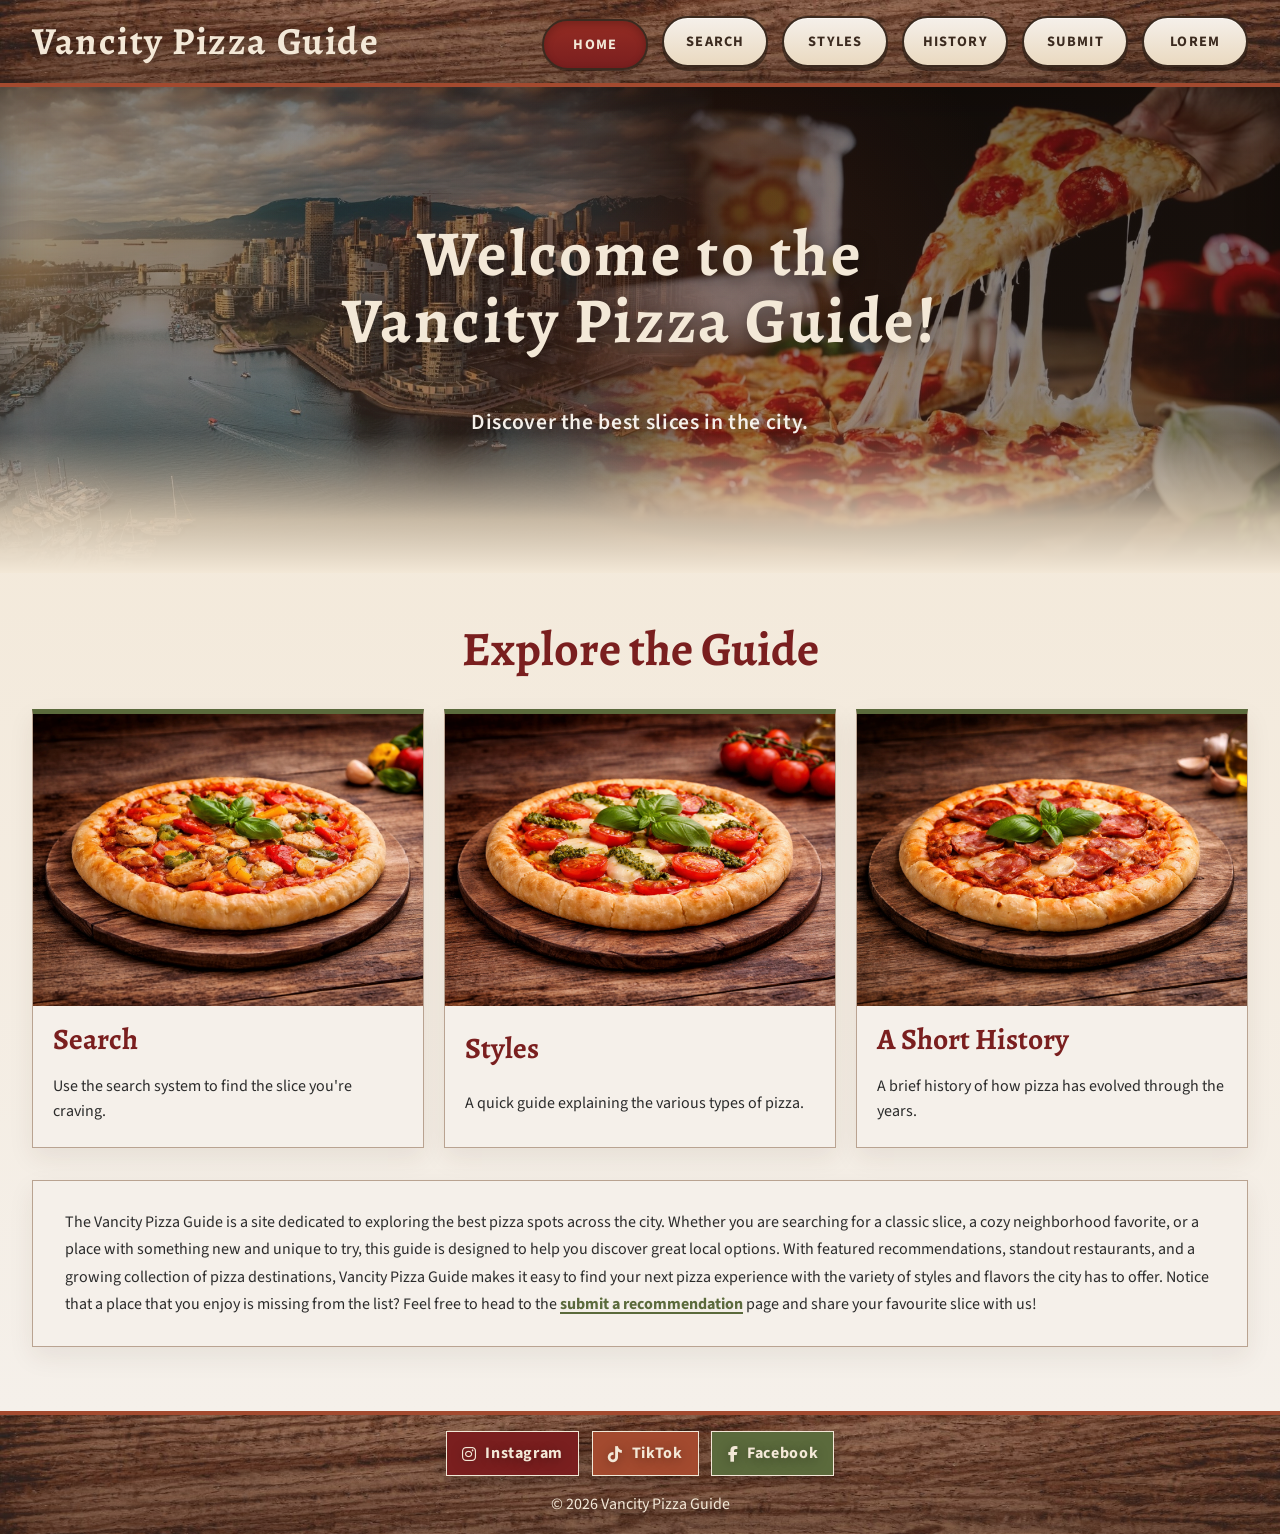
==== commit f366f65c: "changed the table to load as cards on smaller screens" ====
--- a/index.html
+++ b/index.html
@@ -82,10 +82,10 @@
 
                 <section class="site-description">
                     <p>
-                        The Vancity Pizza Guide is a site dedicated to exploring some of the best pizza spots across the city.
+                        The Vancity Pizza Guide is a site dedicated to exploring the best pizza spots across the city.
                         Whether you are searching for a classic slice, a cozy neighborhood favorite, or a place with something new and unique to try, this guide is designed to help you discover great local options. 
                         With featured recommendations, standout restaurants, and a growing collection of pizza destinations, 
-                        Vancouver Pizza Guide makes it easy to find your next meal and experience the variety of styles and flavors the city has to offer.
+                        Vancity Pizza Guide makes it easy to find your next pizza experience with the variety of styles and flavors the city has to offer.
                         Notice that a place that you enjoy is missing from the list? 
                         Feel free to head to the <a href="submit.html">submit a recommendation</a> page and share your favourite slice with us!
                     </p>
@@ -110,7 +110,7 @@
                     <span>Facebook</span>
                 </a>
             </div>
-            <p>&copy; 2026 Vancouver Pizza Guide</p>
+            <p>&copy; 2026 Vancity Pizza Guide</p>
         </footer>
 
         
--- a/css/styles.css
+++ b/css/styles.css
@@ -35,7 +35,7 @@
   flex-direction: column;
   background-color: var(--canvas);
   color: var(--soft-charcoal);
-  font-family: var(--font-body);
+  font: 1rem/1.6 var(--font-body);
 }
 
 img {
@@ -64,6 +64,24 @@
   margin: 0 auto;
 }
 
+/* shared content text, labels, spacing, and heading rhythm consistent. */
+.page-content p,
+.page-content li,
+.search-form label,
+.recommendation-form label {
+  line-height: 1.7;
+}
+
+.page-content p + p {
+  margin-top: 1rem;
+}
+
+.page-content h2,
+.page-content h3,
+.page-content h4 {
+  line-height: 1.2;
+}
+
 /* Shared section headings keep each page intro visually consistent. */
 .page-content > section > h2 {
   max-width: 700px;
@@ -77,7 +95,6 @@
 }
 
 /* ==================== Hero ==================== */
-/* The hero reuses the same image treatment so every page opens with the same visual anchor. */
 
 .hero {
   position: relative;
@@ -157,7 +174,6 @@
 }
 
 /* ==================== Header ==================== */
-/* The shared header uses a compact grid on small screens and expands later in media queries. */
 
 .site-header {
   background-image:
@@ -201,7 +217,6 @@
 }
 
 /* ==================== Nav Bar ==================== */
-/* Mobile navigation stays collapsed until JavaScript marks the header as ready. */
 
 .menu-toggle {
   display: none;
@@ -318,7 +333,7 @@
 }
 
 /* ==================== Footer ==================== */
-/* Footer social links share a base style and swap accent colors through custom properties. */
+
 footer {
   padding: 1rem 1.5rem;
   text-align: center;
@@ -398,7 +413,6 @@
 
 
 /* ==================== Home Page ==================== */
-/* Reusable panel styling keeps cards and content blocks visually related without repeating declarations. */
 
 .guide-card,
 .site-description,
@@ -499,8 +513,8 @@
 
 
 /* ==================== Search Page ==================== */
-/* Search and submit forms share the same field and button language so the controls feel related. */
-
+
+/* Prevents background from changing color when page loads search results*/
 .search-page main {
   background: var(--parchment);
 }
@@ -727,6 +741,63 @@
   background-color: var(--canvas);
 }
 
+/* Makes the table stack into card-like rows on smaller screens. */
+.pizza-styles-table--stacked {
+  min-width: 0;
+  border: 0;
+  background: transparent;
+}
+
+.pizza-styles-table--stacked thead {
+  display: none;
+}
+
+.pizza-styles-table--stacked,
+.pizza-styles-table--stacked tbody,
+.pizza-styles-table--stacked tr,
+.pizza-styles-table--stacked th,
+.pizza-styles-table--stacked td {
+  display: block;
+  width: 100%;
+}
+
+.pizza-styles-table--stacked tr {
+  margin-bottom: 1rem;
+  border: 1px solid var(--border-color);
+  background: var(--surface);
+  box-shadow: var(--panel-shadow);
+}
+
+.pizza-styles-table--stacked tbody th,
+.pizza-styles-table--stacked td {
+  border: 0;
+  border-bottom: 1px solid var(--border-color);
+}
+
+.pizza-styles-table--stacked tbody th {
+  background: linear-gradient(180deg, #952c23 0%, var(--deep-brick) 100%);
+  color: var(--parchment);
+}
+
+.pizza-styles-table--stacked td:last-child {
+  border-bottom: 0;
+}
+
+.pizza-styles-table--stacked td::before {
+  content: attr(data-label);
+  display: block;
+  margin-bottom: 0.25rem;
+  font-weight: 700;
+  color: var(--olive-accent);
+}
+
+/* Keeps the table caption centered while the table is stacked on mobile. */
+.pizza-styles-table--stacked caption {
+  display: block;
+  width: 100%;
+  text-align: center;
+}
+
 /* ==================== History Page ==================== */
 /* The timeline keeps a simple single-column flow first, then alternates panels on larger screens. */
 
@@ -1108,6 +1179,46 @@
     --timeline-gutter: 3rem;
     row-gap: 1.25rem;
   }
+
+  /* Styles page */
+
+  /* Turns the stacked cards back into a table on tablets and larger screens. */
+  .pizza-styles-table--stacked {
+    display: table;
+    border: 1px solid var(--border-color);
+    background-color: var(--surface);
+  }
+
+  .pizza-styles-table--stacked thead {
+    display: table-header-group;
+  }
+
+  .pizza-styles-table--stacked tbody {
+    display: table-row-group;
+  }
+
+  .pizza-styles-table--stacked tr {
+    display: table-row;
+    margin-bottom: 0;
+    border: 0;
+    box-shadow: none;
+  }
+
+  .pizza-styles-table--stacked th,
+  .pizza-styles-table--stacked td {
+    display: table-cell;
+    width: auto;
+    border: 1px solid var(--border-color);
+  }
+
+  .pizza-styles-table--stacked td::before {
+    content: none;
+  }
+
+  /* Change: restore normal caption behavior once the table layout returns. */
+  .pizza-styles-table--stacked caption {
+    display: table-caption;
+  }
 }
 
 /* Desktop layout */
@@ -1202,11 +1313,9 @@
   .site-header.nav-ready.nav-open .site-nav,
   .site-nav {
     width: auto;
-    margin-left: 0;
     display: flex;
     flex-direction: row;
     flex-wrap: wrap;
-    justify-content: flex-end;
     align-items: center;
     gap: 0.9rem;
   }
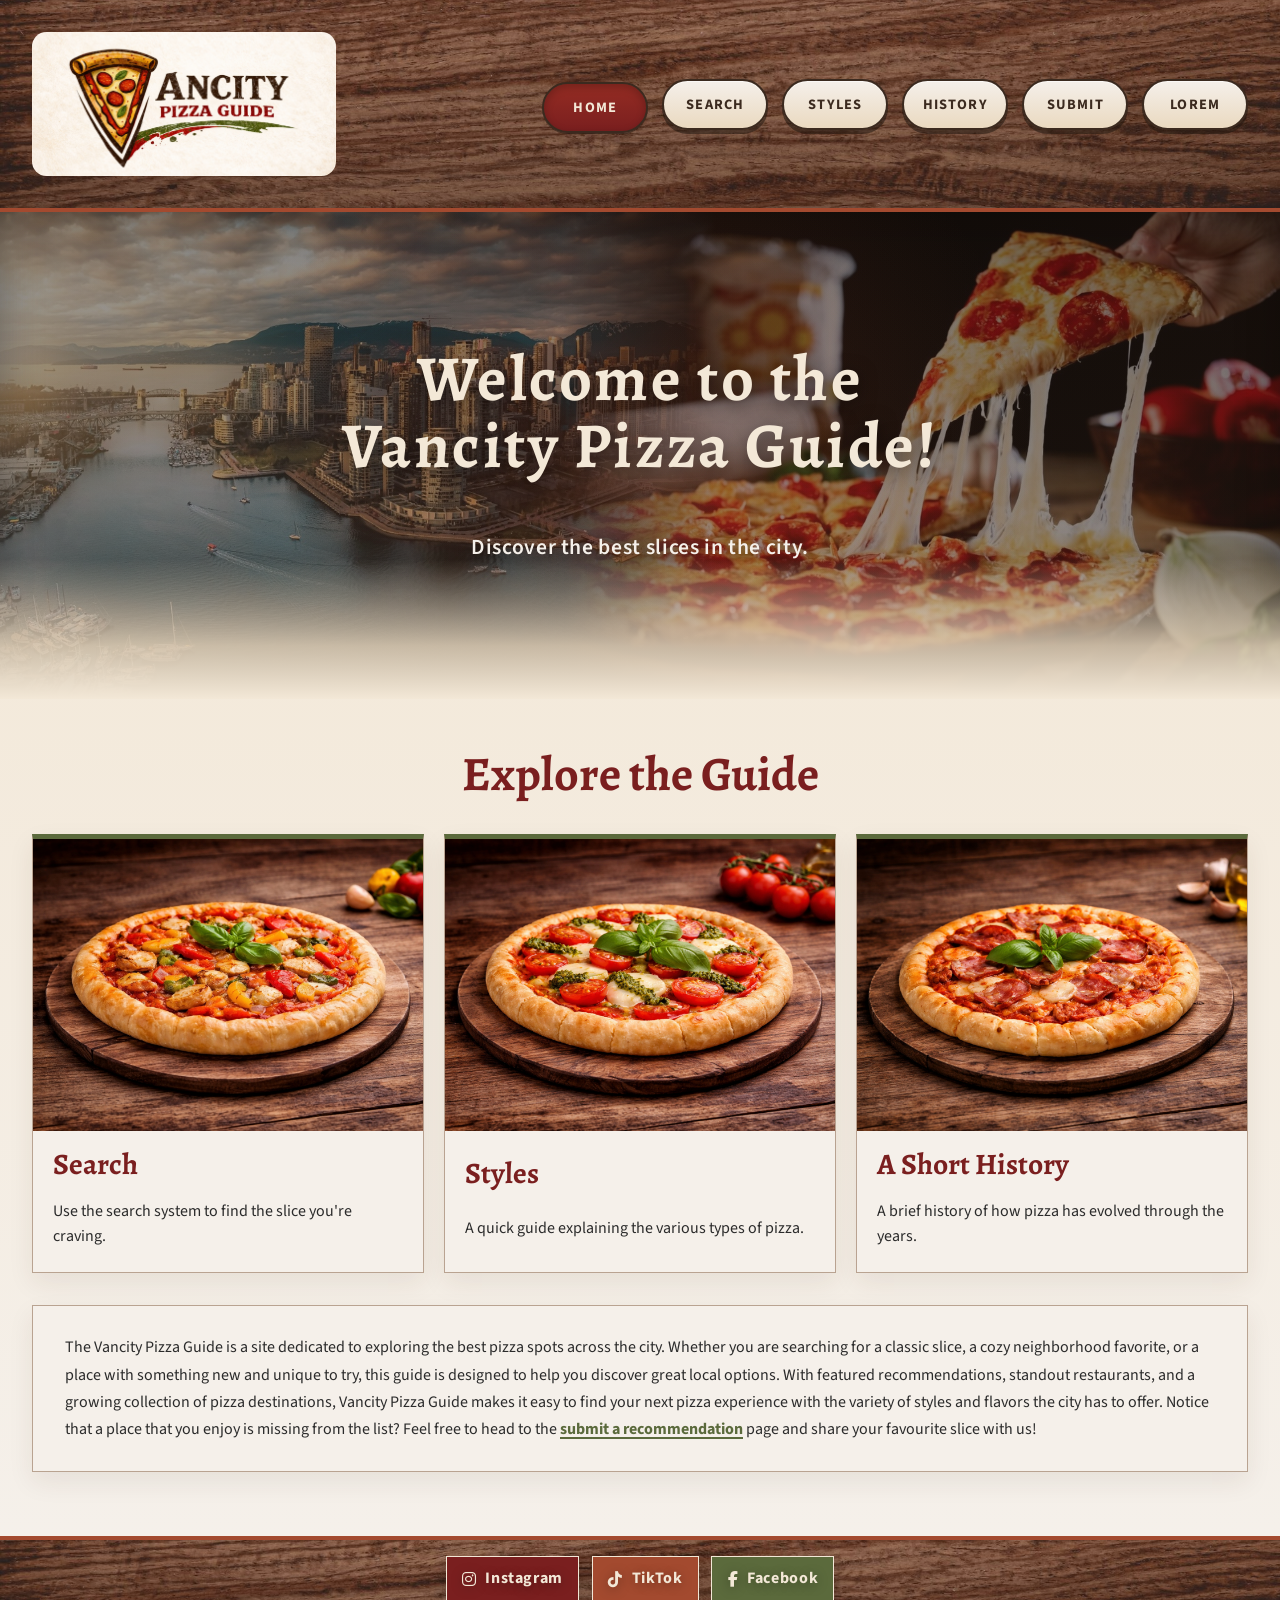
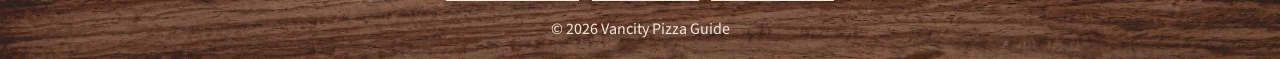
==== commit 24adc88f: "Created a logo for the site, made some edits to existing elements" ====
--- a/index.html
+++ b/index.html
@@ -18,7 +18,9 @@
         <header class="site-header">
             <div class="site-header__inner">
                 <h1 class="site-title">
-                    <a href="index.html">Vancity Pizza Guide</a>
+                    <a href="index.html">
+                        <img src="images/site-logo.jpg" alt="Vancity Pizza Guide">
+                    </a>
                 </h1>
 
                 <button class="menu-toggle" type="button">
--- a/css/styles.css
+++ b/css/styles.css
@@ -198,32 +198,39 @@
 .site-title {
   margin: 0;
   min-width: 0;
-  font-family: var(--font-display);
-  font-size: clamp(1.9rem, 3vw, 2.75rem);
-  font-weight: 700;
-  letter-spacing: 0.04em;
-  line-height: 1.1;
+  align-self: center;
+  margin-top: 1rem;
 }
 
 .site-title a {
-  color: var(--parchment);
-  text-decoration: none;
-  text-shadow: 0 2px 12px rgba(0, 0, 0, 0.35);
-}
-
-.site-title a:hover,
-.site-title a:focus-visible {
-  color: var(--surface);
-}
+  display: inline-flex;
+  align-items: center;
+  justify-content: center;
+  width: 19rem;
+  height: 9rem;
+  max-width: 100%;
+  /* text-decoration: none; */
+  overflow: hidden;
+  border-radius: 0.9rem;
+}
+
+.site-title img {
+  width: 100%;
+  height: 100%;
+  object-fit: cover;
+  transform: scale(1.25) translateX(10px);
+}
+
 
 /* ==================== Nav Bar ==================== */
 
+/* Menu Button */
 .menu-toggle {
   display: none;
   align-items: center;
   justify-content: center;
-  width: 4rem;
-  height: 4rem;
+  width: 5rem;
+  height: 5rem;
   padding: 0.8rem;
   border: 2px solid var(--parchment);
   border-radius: 50%;
@@ -240,7 +247,7 @@
 
 .menu-toggle img {
   display: block;
-  max-width: 3.2rem;
+  max-width: 4rem;
 }
 
 .site-header.nav-open .menu-toggle {
@@ -258,6 +265,7 @@
     0 1px 0 var(--button-shadow);
 }
 
+/* Nav Buttons */
 .site-nav {
   width: 100%;
   display: flex;
@@ -1090,18 +1098,8 @@
 /* ==================== Media Queries ==================== */
 /* Layout changes only enhance upward from the mobile base so the smallest screens stay stable. */
 
-/* Small mobile layout: 320px maximum width */
+/* Small mobile layout */
 @media (max-width: 320px) {
-  /* Nav Bar | Header */
-  .site-title {
-    width: min-content;
-  }
-
-  .site-title a {
-    display: block;
-    line-height: 1;
-  }
-
   /* history timeline */
   .history-timeline {
     padding: 1.25rem 1rem;
@@ -1142,7 +1140,7 @@
   }
 }
 
-/* Tablet layout: 768px minimum width */
+/* Tablet layout */
 @media (min-width: 768px) {
   /* Nav Bar | Header */
   .site-header__inner {
@@ -1181,7 +1179,6 @@
   }
 
   /* Styles page */
-
   /* Turns the stacked cards back into a table on tablets and larger screens. */
   .pizza-styles-table--stacked {
     display: table;
@@ -1306,8 +1303,8 @@
   }
 }
 
-/* Wide desktop layout */
-@media (min-width: 1200px) {
+/* Nav Bar on wide desktop layout */
+@media (min-width: 1100px) {
   /* Nav Bar | Header */
   .site-header.nav-ready .site-nav,
   .site-header.nav-ready.nav-open .site-nav,
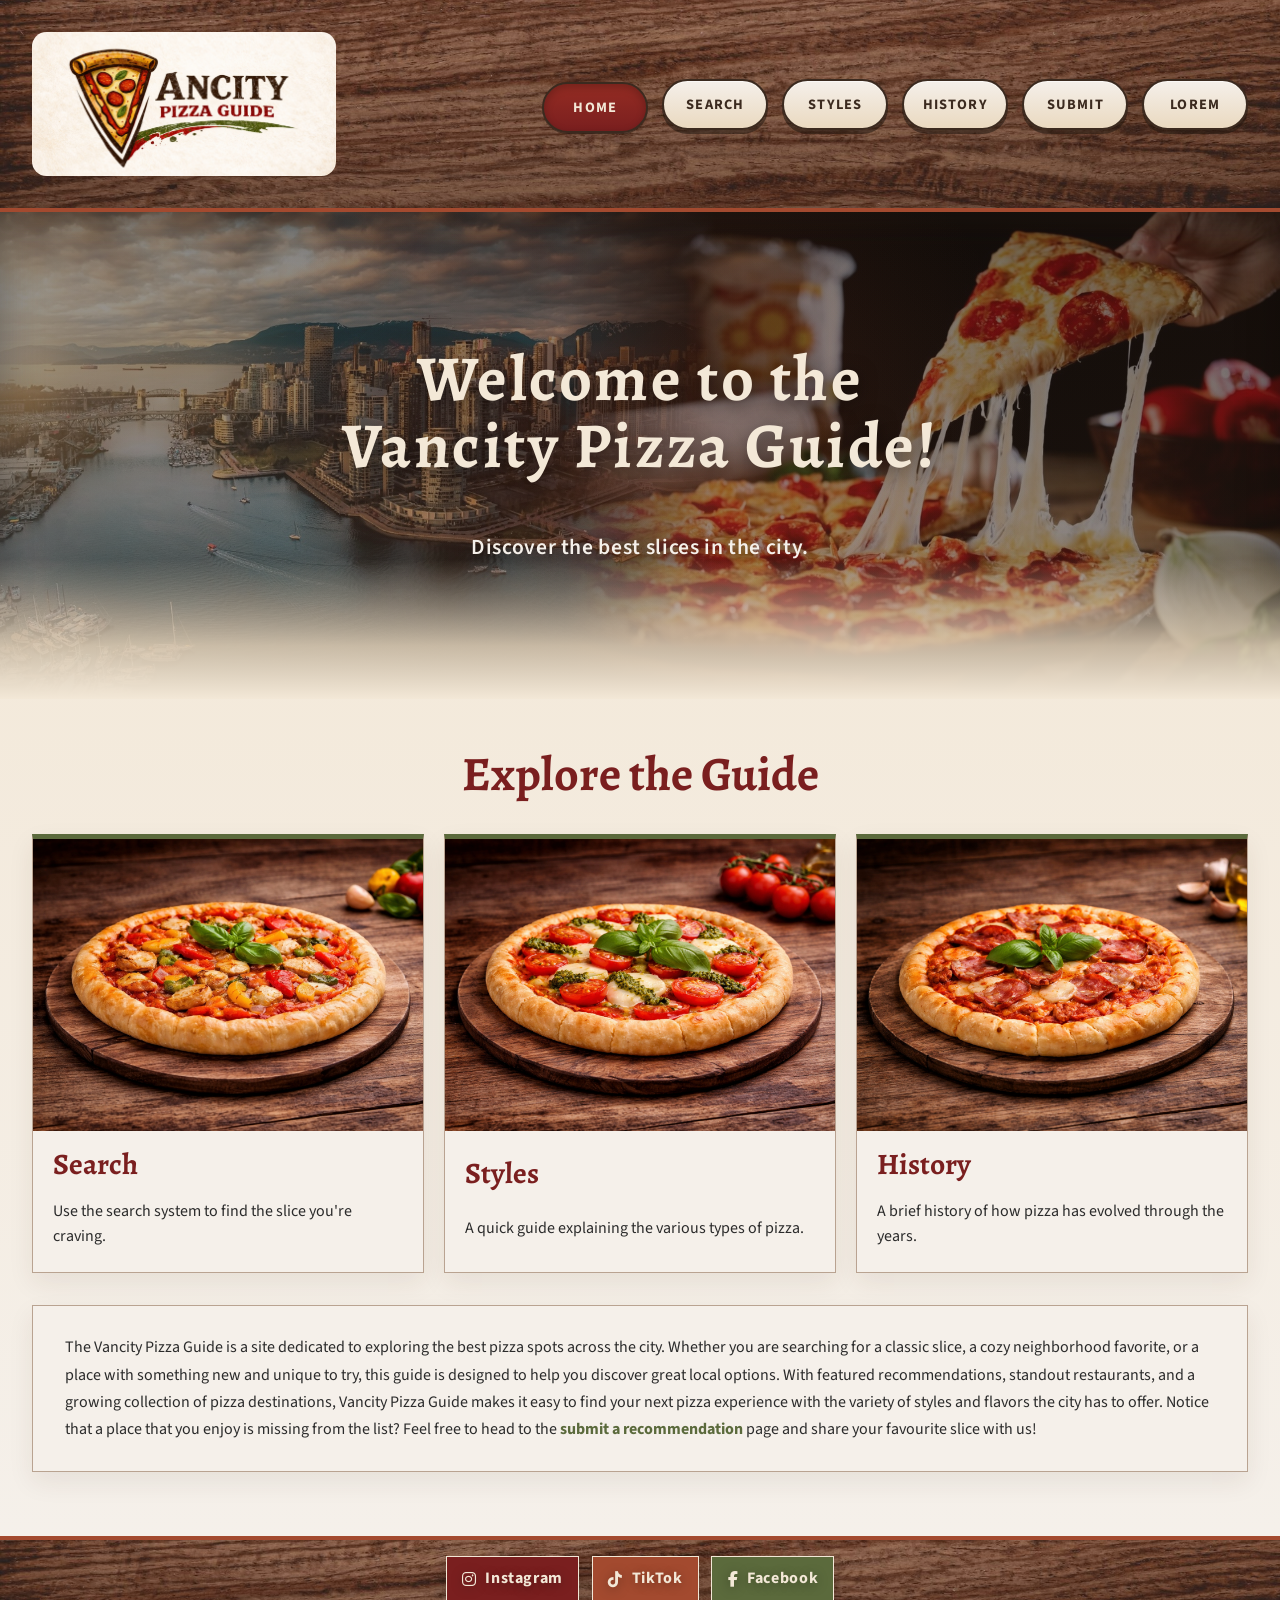
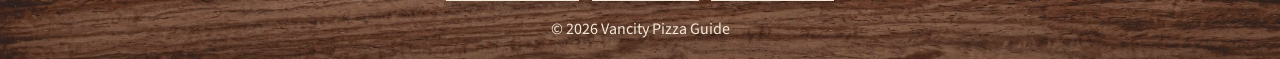
==== commit b9153087: "Did some refactoring and added more comments" ====
--- a/index.html
+++ b/index.html
@@ -75,7 +75,7 @@
                         <article class="guide-card">
                             <a href="history.html">
                                 <img src="images/pizza-home-3.jpg" alt="Margherita pizza">
-                                <h3>A Short History</h3>
+                                <h3>History</h3>
                                 <p>A brief history of how pizza has evolved through the years.</p>
                             </a>
                         </article>
--- a/css/styles.css
+++ b/css/styles.css
@@ -44,12 +44,13 @@
 
 a {
   color: var(--deep-brick);
+  text-decoration: none;
 }
 
 main {
   flex: 1 0 auto;
   padding: 2rem var(--page-gutter) 4rem;
-  /* Cascading background*/
+  /* Cascading background color */
   background: linear-gradient(
     180deg,
     var(--canvas) 0%,
@@ -59,12 +60,10 @@
 }
 
 .page-content {
-  width: 100%;
-  max-width: 1600px;
+  max-width: 1400px;
   margin: 0 auto;
 }
 
-/* shared content text, labels, spacing, and heading rhythm consistent. */
 .page-content p,
 .page-content li,
 .search-form label,
@@ -82,7 +81,7 @@
   line-height: 1.2;
 }
 
-/* Shared section headings keep each page intro visually consistent. */
+/* Styling h2 elements except for the hero */
 .page-content > section > h2 {
   max-width: 700px;
   margin: 0 auto 1.5rem;
@@ -105,11 +104,9 @@
   place-items: center;
   text-align: center;
   overflow: hidden;
-  background-image:
+  background:
     linear-gradient(rgba(25, 18, 13, 0.55), rgba(59, 42, 31, 0.42)),
-    url("../images/vancouver-pizza-banner-blend.jpg");
-  background-position: center;
-  background-size: cover;
+    url("../images/vancouver-pizza-banner-blend.jpg") center / cover;
   box-shadow:
     inset 0 16px 36px rgba(0, 0, 0, 0.16),
     inset 0 -22px 44px rgba(0, 0, 0, 0.32);
@@ -176,16 +173,17 @@
 /* ==================== Header ==================== */
 
 .site-header {
-  background-image:
+  position: relative;
+  z-index: 20;
+  background:
     linear-gradient(rgba(43, 27, 21, 0.36), rgba(43, 27, 21, 0.52)),
-    url("../images/wood-texture.jpg");
-  background-position: center;
-  background-size: cover;
+    url("../images/wood-texture.jpg") center / cover;
   border-bottom: 4px solid var(--burnt-clay);
   box-shadow: 0 12px 28px rgba(59, 42, 31, 0.2);
 }
 
 .site-header__inner {
+  position: relative;
   max-width: 1600px;
   margin: 0 auto;
   padding: 1rem 1.5rem;
@@ -206,10 +204,9 @@
   display: inline-flex;
   align-items: center;
   justify-content: center;
-  width: 19rem;
-  height: 9rem;
+  width: clamp(12rem, 55vw, 19rem);
+  height: clamp(5.5rem, 26vw, 9rem);
   max-width: 100%;
-  /* text-decoration: none; */
   overflow: hidden;
   border-radius: 0.9rem;
 }
@@ -224,14 +221,19 @@
 
 /* ==================== Nav Bar ==================== */
 
+/* Shared nav/button alignment */
+.menu-toggle,
+.site-nav a {
+  align-items: center;
+  justify-content: center;
+}
+
 /* Menu Button */
 .menu-toggle {
   display: none;
-  align-items: center;
-  justify-content: center;
-  width: 5rem;
-  height: 5rem;
-  padding: 0.8rem;
+  width: clamp(3.9rem, 16vw, 5rem);
+  height: clamp(3.9rem, 16vw, 5rem);
+  padding: clamp(0.45rem, 2vw, 0.8rem);
   border: 2px solid var(--parchment);
   border-radius: 50%;
   background: var(--burnt-clay);
@@ -247,7 +249,7 @@
 
 .menu-toggle img {
   display: block;
-  max-width: 4rem;
+  max-width: 115%;
 }
 
 .site-header.nav-open .menu-toggle {
@@ -276,8 +278,6 @@
 
 .site-nav a {
   display: flex;
-  align-items: center;
-  justify-content: center;
   width: 100%;
   min-width: 0;
   padding: 0.7rem 1rem;
@@ -319,6 +319,7 @@
   transform: translateY(3px);
 }
 
+/* Shared focus styles */
 .site-nav a:focus-visible,
 .site-title a:focus-visible,
 .menu-toggle:focus-visible {
@@ -331,13 +332,36 @@
   justify-self: end;
 }
 
+/* Dropdown menu */
 .site-header.nav-ready .site-nav {
-  display: none;
-  grid-column: 1 / -1;
+  position: absolute;
+  top: calc(100% + 4px);
+  right: 0;
+  left: 0;
+  z-index: 5;
+  display: flex;
+  padding: 1rem;
+  border-top: 0;
+  border-radius: 0 0 1.2rem 1.2rem;
+  background: rgba(163, 74, 47, 0.96);
+  box-shadow: 0 18px 28px rgba(59, 42, 31, 0.18);
+  opacity: 0;
+  visibility: hidden;
+  pointer-events: none;
+  transform: translateY(-0.85rem) scaleY(0.92);
+  transform-origin: top center;
+  transition:
+    opacity 180ms ease,
+    transform 260ms ease,
+    visibility 0s linear 260ms;
 }
 
 .site-header.nav-ready.nav-open .site-nav {
-  display: flex;
+  opacity: 1;
+  visibility: visible;
+  pointer-events: auto;
+  transform: translateY(0) scaleY(1);
+  transition-delay: 0s;
 }
 
 /* ==================== Footer ==================== */
@@ -345,11 +369,9 @@
 footer {
   padding: 1rem 1.5rem;
   text-align: center;
-  background-image:
+  background:
     linear-gradient(rgba(43, 27, 21, 0.36), rgba(43, 27, 21, 0.52)),
-    url("../images/wood-texture.jpg");
-  background-position: center;
-  background-size: cover;
+    url("../images/wood-texture.jpg") center / cover;
   border-top: 4px solid var(--burnt-clay);
   color: var(--parchment);
   text-shadow: 0 2px 12px rgba(0, 0, 0, 0.35);
@@ -402,7 +424,6 @@
 }
 
 .footer-social-link--instagram {
-  --social-bg: var(--deep-brick);
   --social-hover-bg: #f04f6d;
   --social-hover-border: #f7aa53;
 }
@@ -422,6 +443,7 @@
 
 /* ==================== Home Page ==================== */
 
+/* Shared panel shadows */
 .guide-card,
 .site-description,
 .styles-overview,
@@ -435,6 +457,8 @@
   box-shadow: var(--panel-shadow);
 }
 
+/* Shared panel surfaces */
+.guide-card,
 .site-description,
 .styles-overview,
 .table-wrapper,
@@ -450,15 +474,14 @@
   margin: 0 auto 2rem;
 }
 
+/* Home guide cards */
 .guide-card-grid {
   display: grid;
   gap: 1.25rem;
 }
 
 .guide-card {
-  border: 1px solid var(--border-color);
   border-top: 5px solid var(--olive-accent);
-  background: var(--surface);
   overflow: hidden;
 }
 
@@ -477,8 +500,12 @@
   object-fit: cover;
 }
 
+.guide-card h3,
+.guide-card p {
+  margin: 0;
+}
+
 .guide-card h3 {
-  margin: 0;
   padding: 0 1.25rem;
   font-family: var(--font-display);
   font-size: 1.85rem;
@@ -486,7 +513,6 @@
 }
 
 .guide-card p {
-  margin: 0;
   padding: 0 1.25rem 1.4rem;
   color: var(--soft-charcoal);
   line-height: 1.6;
@@ -497,6 +523,7 @@
   background: linear-gradient(180deg, var(--surface) 0%, var(--canvas) 100%);
 }
 
+/* Site intro panel */
 .site-description {
   margin: 0 auto;
   padding: 1.75rem 2rem;
@@ -522,11 +549,12 @@
 
 /* ==================== Search Page ==================== */
 
-/* Prevents background from changing color when page loads search results*/
+/* Bug fix for the background color changing when the results load */
 .search-page main {
   background: var(--parchment);
 }
 
+/* Search form layout */
 .search-form {
   display: grid;
   gap: 1rem;
@@ -553,6 +581,7 @@
   text-align: center;
 }
 
+/* Shared form controls */
 .search-form select,
 .recommendation-form input,
 .recommendation-form select,
@@ -580,9 +609,9 @@
   border-color: var(--olive-accent);
   outline: 3px solid var(--focus-ring);
   box-shadow: 0 0 0 4px var(--focus-shadow);
-  background-color: var(--surface);
-}
-
+}
+
+/* Form action buttons */
 .form-buttons {
   display: flex;
   gap: 1rem;
@@ -590,8 +619,7 @@
   width: 100%;
 }
 
-.form-buttons button,
-.form-button button {
+:is(.form-buttons, .form-button) button {
   min-width: 140px;
   padding: 0.7rem 1.15rem;
   border: 1px solid var(--olive-accent);
@@ -613,24 +641,22 @@
     background 160ms ease;
 }
 
-.form-buttons button:hover,
-.form-buttons button:focus-visible,
-.form-button button:hover,
-.form-button button:focus-visible {
+:is(.form-buttons, .form-button) button:hover,
+:is(.form-buttons, .form-button) button:focus-visible {
   background: linear-gradient(180deg, #7a8d53 0%, #647444 100%);
   box-shadow:
     inset 0 1px 0 rgba(255, 255, 255, 0.22),
     0 4px 0 var(--button-shadow);
 }
 
-.form-buttons button:active,
-.form-button button:active {
+:is(.form-buttons, .form-button) button:active {
   transform: translateY(3px);
   box-shadow:
     inset 0 3px 8px rgba(0, 0, 0, 0.2),
     0 1px 0 var(--button-shadow);
 }
 
+/* Search results */
 .results-grid {
   display: grid;
   gap: 1rem;
@@ -670,13 +696,20 @@
 }
 
 /* ==================== Styles Page ==================== */
-/* The styles page uses one panel system for the explainer copy and the comparison table. */
-
+
+/* Centers the overview panel and table wrapper within the page content */
+.styles-overview,
+.table-wrapper {
+  margin: 0 auto;
+}
+
+/* Intro panel */
 .styles-overview {
-  margin: 0 auto 1.5rem;
+  margin-bottom: 1.5rem;
   padding: 1.75rem 2rem;
 }
 
+/* Highlight list */
 .styles-highlight-list {
   margin: 0;
   padding-left: 1.4rem;
@@ -688,12 +721,13 @@
   color: var(--olive-accent);
 }
 
+/* Table container */
 .table-wrapper {
-  margin: 0 auto;
   padding: 1.5rem;
   overflow-x: auto;
 }
 
+/* Base table */
 .pizza-styles-table {
   width: 100%;
   border-collapse: collapse;
@@ -723,9 +757,13 @@
   vertical-align: top;
 }
 
-.pizza-styles-table thead th {
+.pizza-styles-table thead th,
+.pizza-styles-table--stacked tbody th {
   background: linear-gradient(180deg, #952c23 0%, var(--deep-brick) 100%);
   color: var(--parchment);
+}
+
+.pizza-styles-table thead th {
   font-family: var(--font-display);
   letter-spacing: 0.04em;
 }
@@ -750,6 +788,11 @@
 }
 
 /* Makes the table stack into card-like rows on smaller screens. */
+
+.pizza-styles-table--stacked tbody th {
+    color: var(--parchment);
+}
+
 .pizza-styles-table--stacked {
   min-width: 0;
   border: 0;
@@ -782,11 +825,6 @@
   border-bottom: 1px solid var(--border-color);
 }
 
-.pizza-styles-table--stacked tbody th {
-  background: linear-gradient(180deg, #952c23 0%, var(--deep-brick) 100%);
-  color: var(--parchment);
-}
-
 .pizza-styles-table--stacked td:last-child {
   border-bottom: 0;
 }
@@ -807,14 +845,14 @@
 }
 
 /* ==================== History Page ==================== */
-/* The timeline keeps a simple single-column flow first, then alternates panels on larger screens. */
-
-/* Timeline Styling*/
+
+/* Timeline formatting*/
 .history-timeline {
   margin: 0 auto;
   padding: 1.25rem;
 }
 
+/* Intro quote */
 .history-quote {
   max-width: 760px;
   margin: 0 auto 3rem;
@@ -837,6 +875,7 @@
   color: var(--olive-accent);
 }
 
+/* Timeline structure */
 .timeline-list {
   --timeline-gutter: 2.75rem;
   --timeline-marker-offset: 0.875rem;
@@ -873,10 +912,16 @@
   content: none;
 }
 
+.timeline-content,
+.timeline-image {
+  position: relative;
+  width: 100%;
+  min-height: 0;
+}
+
+/* Timeline text content */
 .timeline-content {
-  width: 100%;
   padding: 1.5rem;
-  min-height: 0;
   display: flex;
   flex-direction: column;
   justify-content: center;
@@ -895,11 +940,9 @@
   letter-spacing: 0.08em;
 }
 
+/* Timeline image */
 .timeline-image {
-  position: relative;
-  width: 100%;
   aspect-ratio: 16 / 10;
-  min-height: 0;
   background-color: var(--olive-accent);
   overflow: visible;
   box-shadow: var(--panel-shadow-strong);
@@ -927,12 +970,12 @@
   object-position: center;
 }
 
-.timeline-content h3 {
-  margin: 0 0 16px;
-}
-
+.timeline-content h3,
 .timeline-location {
   margin: 0 0 16px;
+}
+
+.timeline-location {
   font-weight: 700;
   color: var(--olive-accent);
 }
@@ -942,16 +985,21 @@
 }
 
 /* ==================== Submit Page ==================== */
-/* The submit page keeps the form layout narrow so the fields remain easy to scan and complete. */
 
 /* Form Styling */
+.recommendation-form-section,
+.form-button {
+  text-align: center;
+}
+
+/* Form container */
 .recommendation-form-section {
   max-width: 640px;
   margin: 0 auto;
   padding: 2rem 1.5rem;
-  text-align: center;
-}
-
+}
+
+/* Form layout */
 .recommendation-form {
   text-align: left;
 }
@@ -971,6 +1019,7 @@
   min-height: 120px;
 }
 
+/* Checkbox row */
 .checkbox-group {
   display: flex;
   align-items: flex-start;
@@ -984,14 +1033,11 @@
   accent-color: var(--olive-accent);
 }
 
-.form-button {
-  text-align: center;
-}
-
 .form-button button {
   min-width: 160px;
 }
 
+/* Screen-reader-only helper */
 .visually-hidden {
   position: absolute;
   width: 1px;
@@ -1004,8 +1050,8 @@
 }
 
 /* ==================== Lorem Page ==================== */
-/* The placeholder page borrows the same surfaces as the live content pages to stay visually consistent. */
-
+
+/* Inline text links */
 .lorem-page .page-content a {
   color: var(--olive-accent);
   font-weight: 700;
@@ -1019,10 +1065,22 @@
 }
 
 .lorem-page .page-content ul,
+.lorem-page .page-content ol,
+.lorem-page .page-content pre,
+.lorem-page .table-wrapper {
+  max-width: 760px;
+}
+
+.lorem-page .page-content ul,
+.lorem-page .page-content ol,
+.lorem-page .page-content pre {
+  margin: 1.5rem auto 2rem;
+}
+
+/* Lists */
+.lorem-page .page-content ul,
 .lorem-page .page-content ol {
-  margin: 1.5rem auto 2rem;
   padding: 1.5rem 1.5rem 1.5rem 3rem;
-  max-width: 760px;
 }
 
 .lorem-page .page-content ul li,
@@ -1051,9 +1109,8 @@
   color: var(--deep-brick);
 }
 
+/* Code samples */
 .lorem-page .page-content pre {
-  max-width: 760px;
-  margin: 1.5rem auto 2rem;
   padding: 1.25rem 1.5rem;
   border: 1px solid var(--border-color);
   background: var(--dark-wood);
@@ -1068,6 +1125,7 @@
   color: var(--parchment);
 }
 
+/* Image */
 .lorem-page .article-image {
   display: block;
   width: min(100%, 14rem);
@@ -1077,17 +1135,14 @@
   background: var(--parchment);
 }
 
+/* Quote */
 .lorem-page .history-quote {
   margin: 2rem auto;
   text-align: center;
 }
 
-.lorem-page .history-quote cite {
-  color: var(--olive-accent);
-}
-
+/* Table */
 .lorem-page .table-wrapper {
-  max-width: 760px;
   margin: 2rem auto;
 }
 
@@ -1096,10 +1151,10 @@
 }
 
 /* ==================== Media Queries ==================== */
-/* Layout changes only enhance upward from the mobile base so the smallest screens stay stable. */
 
 /* Small mobile layout */
 @media (max-width: 320px) {
+
   /* history timeline */
   .history-timeline {
     padding: 1.25rem 1rem;
@@ -1118,7 +1173,9 @@
   }
 }
 
+/* Narrow mobile adjustments */
 @media (max-width: 413px) {
+
   /* history timeline*/
   .timeline-list::before,
   .timeline-image::before {
@@ -1140,8 +1197,11 @@
   }
 }
 
+
 /* Tablet layout */
 @media (min-width: 768px) {
+
+  /* Header and nav layout */
   /* Nav Bar | Header */
   .site-header__inner {
     display: flex;
@@ -1156,11 +1216,26 @@
   .site-header.nav-ready .site-nav,
   .site-header.nav-ready.nav-open .site-nav,
   .site-nav {
+    position: static;
+    top: auto;
+    right: auto;
+    left: auto;
+    z-index: auto;
     width: 22rem;
     margin-left: auto;
+    padding: 0;
+    border: 0;
+    border-radius: 0;
+    background: none;
+    box-shadow: none;
     display: grid;
     grid-template-columns: repeat(3, minmax(0, 1fr));
     align-items: stretch;
+    opacity: 1;
+    visibility: visible;
+    pointer-events: auto;
+    transform: none;
+    transition: none;
   }
 
   .site-nav a {
@@ -1168,6 +1243,12 @@
     min-width: 0;
   }
 
+  /* Home page cards */
+  .guide-card-grid {
+    grid-template-columns: repeat(3, minmax(0, 1fr));
+    align-items: stretch;
+  }
+
   /* history timeline */
   .history-timeline {
     padding: 1.75rem;
@@ -1179,7 +1260,12 @@
   }
 
   /* Styles page */
-  /* Turns the stacked cards back into a table on tablets and larger screens. */
+  /* Turns the stacked cards back into a table on tablets and larger screens */
+
+  .pizza-styles-table--stacked tbody th {
+    color: var(--olive-accent);
+  }
+
   .pizza-styles-table--stacked {
     display: table;
     border: 1px solid var(--border-color);
@@ -1212,23 +1298,19 @@
     content: none;
   }
 
-  /* Change: restore normal caption behavior once the table layout returns. */
+  /* Restores normal caption behavior once the table layout returns */
   .pizza-styles-table--stacked caption {
     display: table-caption;
   }
-}
+
+}
+
 
 /* Desktop layout */
 @media (min-width: 1024px) {
   /* Prevents uneven nav grid layout between 1023-1086px */
   .site-header__inner {
     padding: 1rem 2rem;
-  }
-
-  /* home page grid */
-  .guide-card-grid {
-    grid-template-columns: repeat(3, minmax(0, 1fr));
-    align-items: stretch;
   }
 
   /* history timeline */
@@ -1276,8 +1358,6 @@
 
   .timeline-image img {
     height: 350px;
-    object-fit: contain;
-    object-position: center;
   }
 
   /* odd rows: text left, image right */
@@ -1303,8 +1383,10 @@
   }
 }
 
+
 /* Nav Bar on wide desktop layout */
 @media (min-width: 1100px) {
+
   /* Nav Bar | Header */
   .site-header.nav-ready .site-nav,
   .site-header.nav-ready.nav-open .site-nav,
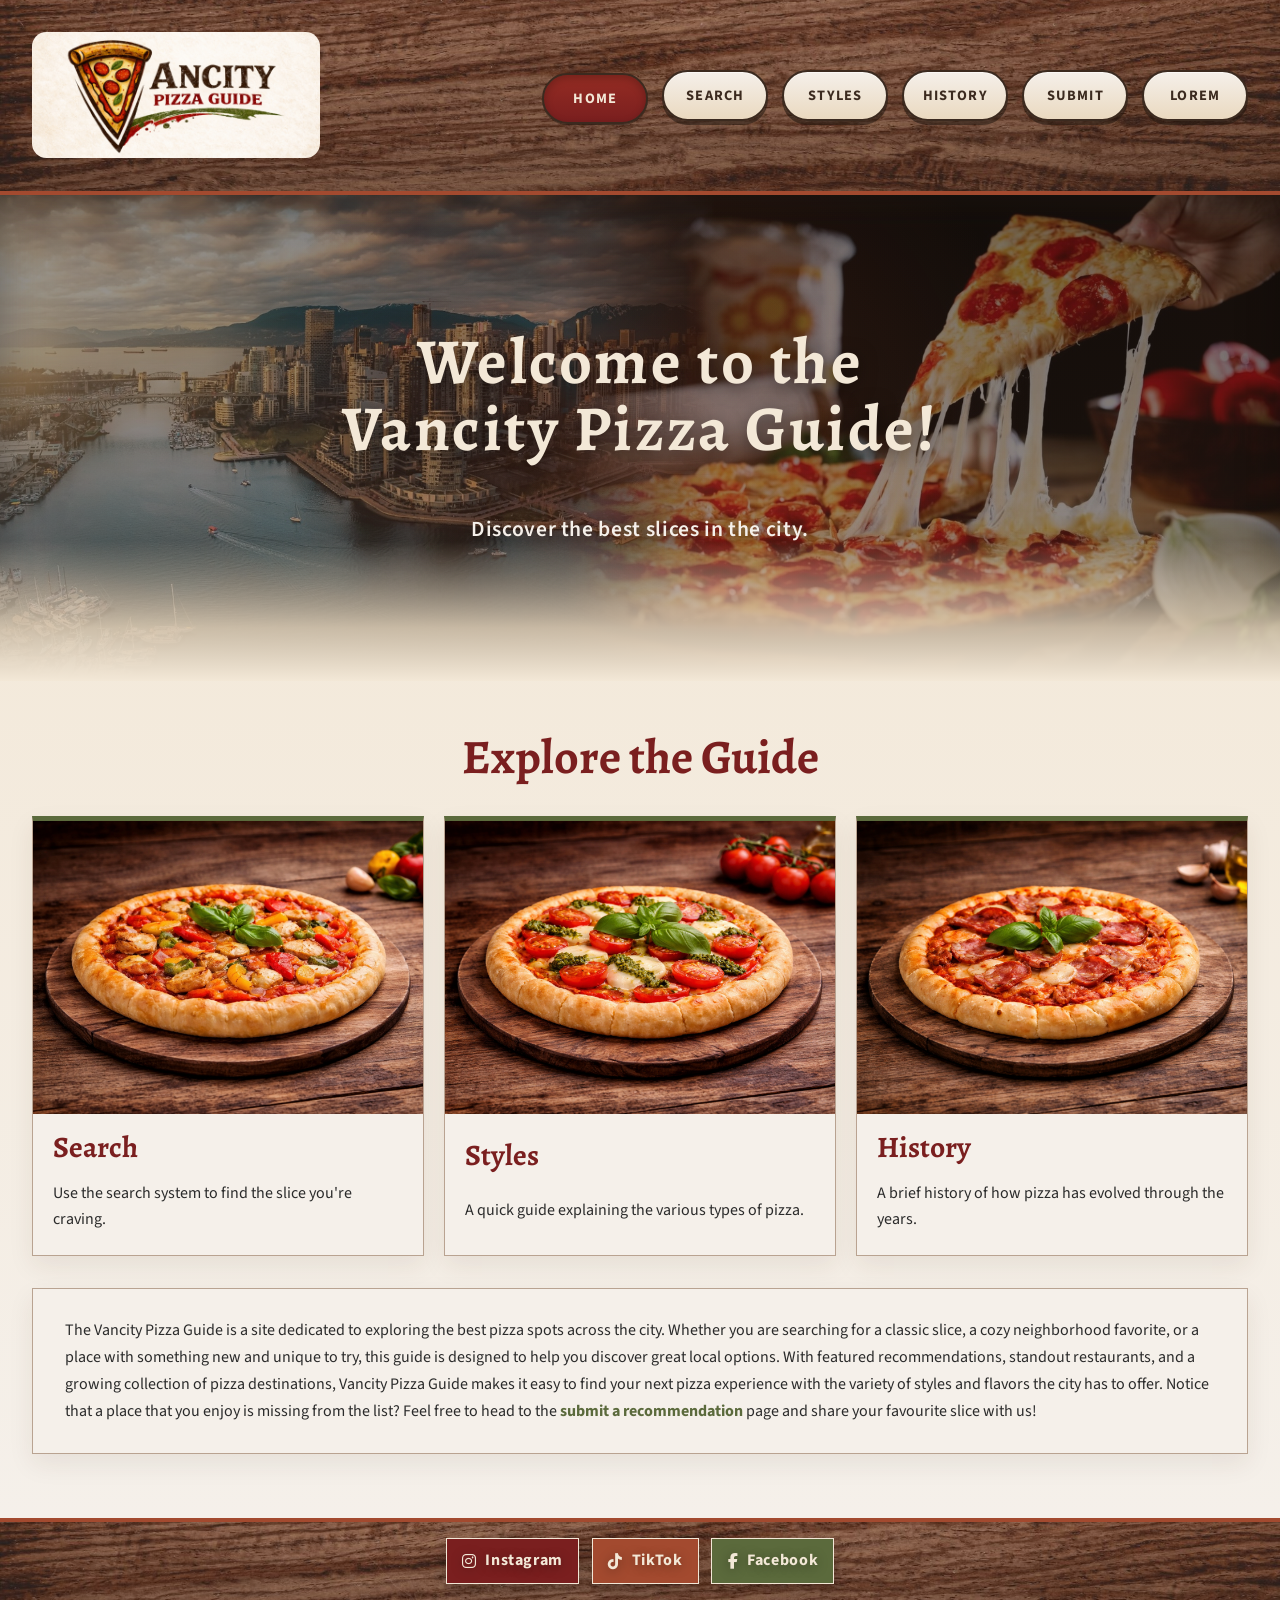
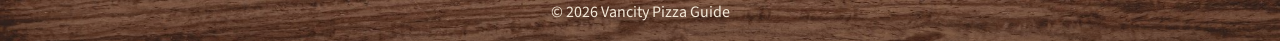
==== commit 74e6548d: "Changed class name from site-header__inner to match other class name conventions, added soem more co" ====
--- a/index.html
+++ b/index.html
@@ -16,7 +16,7 @@
 
         <!-- Shared site header with the brand link and responsive navigation. -->
         <header class="site-header">
-            <div class="site-header__inner">
+            <div class="site-header-inner">
                 <h1 class="site-title">
                     <a href="index.html">
                         <img src="images/site-logo.jpg" alt="Vancity Pizza Guide">
--- a/css/styles.css
+++ b/css/styles.css
@@ -95,6 +95,7 @@
 
 /* ==================== Hero ==================== */
 
+/* Banner background and overall layout */
 .hero {
   position: relative;
   margin: -2rem calc(var(--page-gutter) * -1) 2.75rem;
@@ -120,6 +121,7 @@
   inset: 0;
 }
 
+/* Decorative color overlays */
 .hero::before {
   background:
     radial-gradient(
@@ -135,6 +137,7 @@
     );
 }
 
+/* Fade the hero into the page background */
 .hero::after {
   inset: auto 0 0;
   height: clamp(80px, 12vw, 140px);
@@ -146,6 +149,7 @@
   );
 }
 
+/* Keep hero copy above the overlays */
 .hero > * {
   position: relative;
   z-index: 1;
@@ -172,6 +176,7 @@
 
 /* ==================== Header ==================== */
 
+/* Wood-textured background */
 .site-header {
   position: relative;
   z-index: 20;
@@ -182,7 +187,8 @@
   box-shadow: 0 12px 28px rgba(59, 42, 31, 0.2);
 }
 
-.site-header__inner {
+/* Inner header layout */
+.site-header-inner {
   position: relative;
   max-width: 1600px;
   margin: 0 auto;
@@ -193,6 +199,7 @@
   gap: 1.5rem;
 }
 
+/* Logo container */
 .site-title {
   margin: 0;
   min-width: 0;
@@ -200,22 +207,24 @@
   margin-top: 1rem;
 }
 
+/* Logo link frame */
 .site-title a {
   display: inline-flex;
   align-items: center;
   justify-content: center;
-  width: clamp(12rem, 55vw, 19rem);
-  height: clamp(5.5rem, 26vw, 9rem);
+  width: clamp(12rem, 55vw, 18rem);
+  height: clamp(5.5rem, 26vw, 7.9rem);
   max-width: 100%;
   overflow: hidden;
   border-radius: 0.9rem;
 }
 
+/* Logo image crop and positioning */
 .site-title img {
   width: 100%;
   height: 100%;
   object-fit: cover;
-  transform: scale(1.25) translateX(10px);
+  transform: scale(1.25) translateX(10px) translateY(-2px);
 }
 
 
@@ -1203,7 +1212,7 @@
 
   /* Header and nav layout */
   /* Nav Bar | Header */
-  .site-header__inner {
+  .site-header-inner {
     display: flex;
     flex-wrap: nowrap;
   }
@@ -1309,7 +1318,7 @@
 /* Desktop layout */
 @media (min-width: 1024px) {
   /* Prevents uneven nav grid layout between 1023-1086px */
-  .site-header__inner {
+  .site-header-inner {
     padding: 1rem 2rem;
   }
 
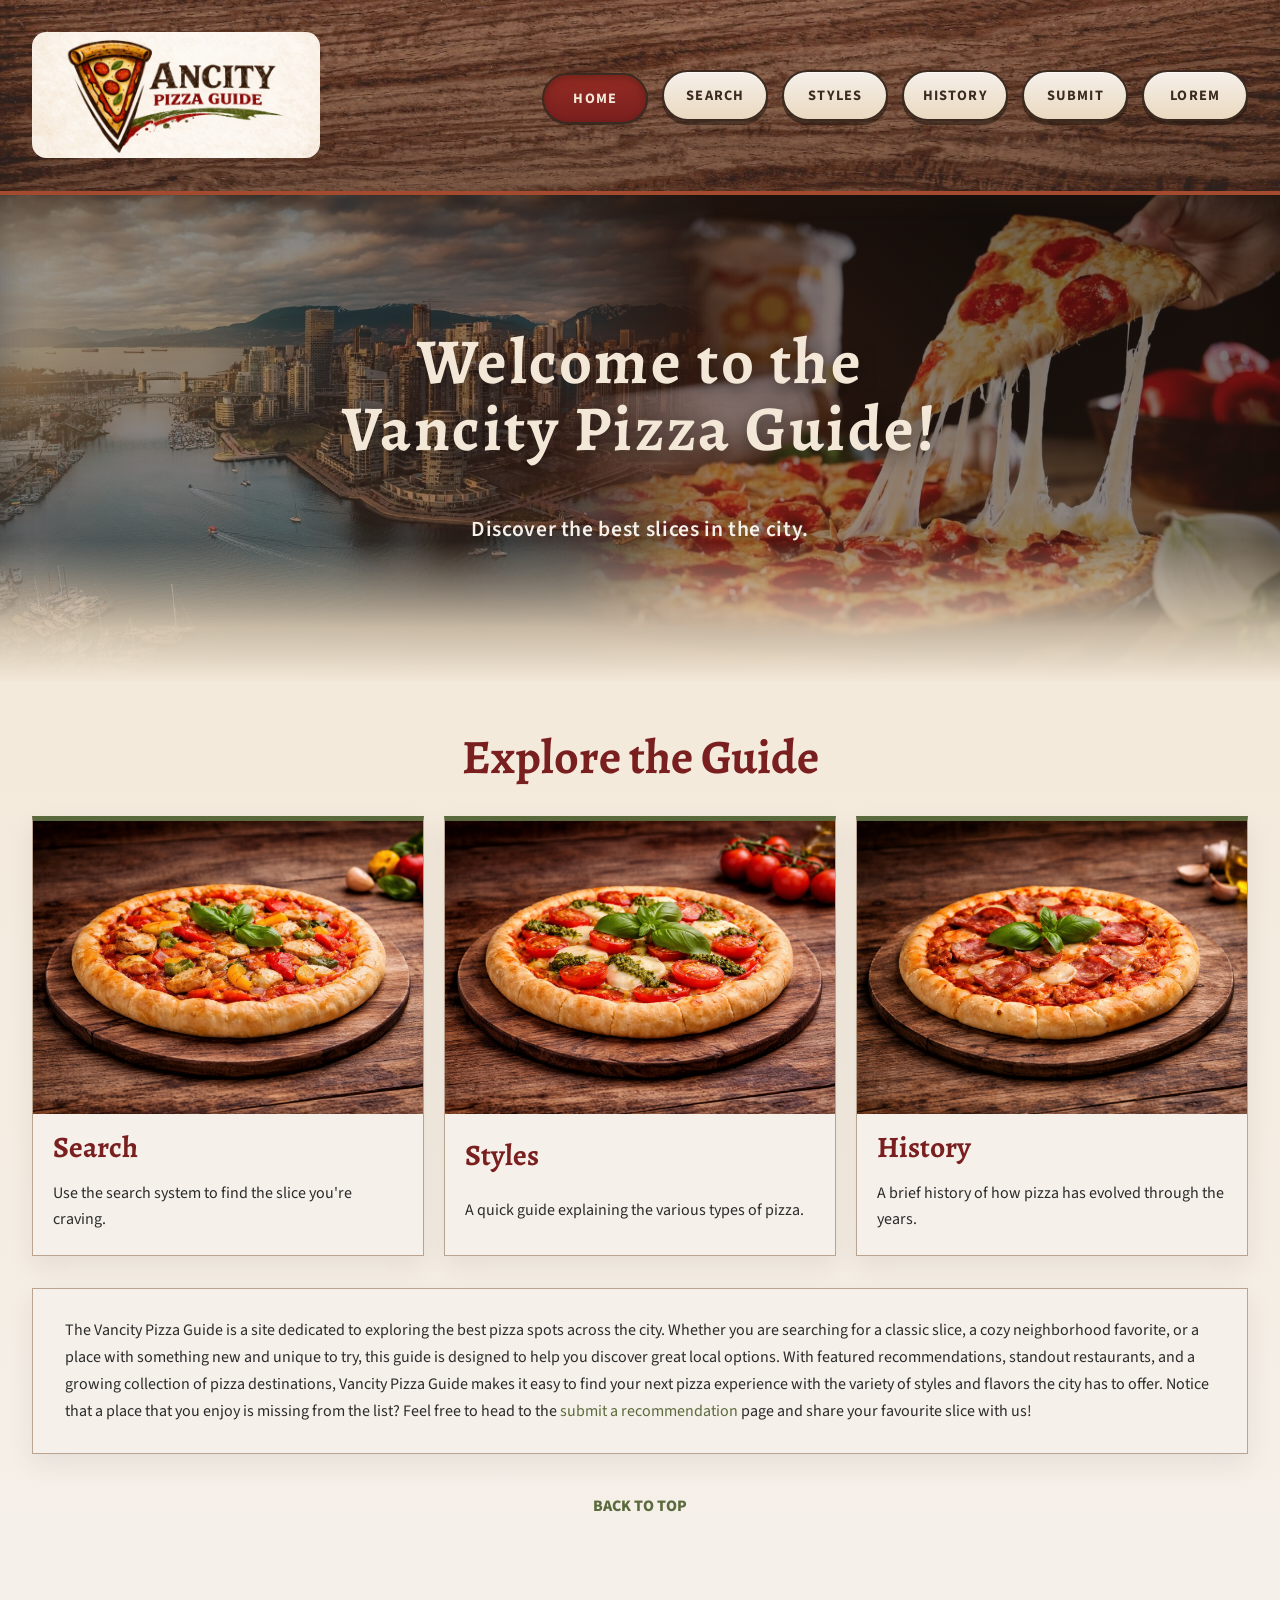
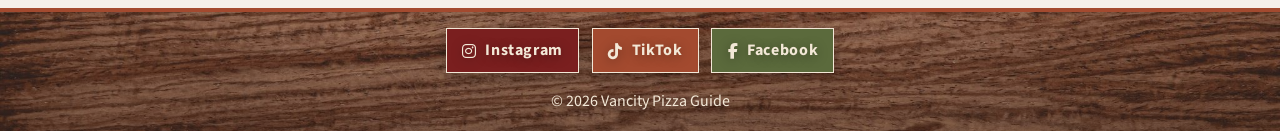
==== commit 3040ca51: "Added a back to top link" ====
--- a/index.html
+++ b/index.html
@@ -12,7 +12,7 @@
         <script src="js/nav.js" defer></script>
     </head>
 
-    <body>
+    <body id="top">
 
         <!-- Shared site header with the brand link and responsive navigation. -->
         <header class="site-header">
@@ -89,10 +89,14 @@
                         With featured recommendations, standout restaurants, and a growing collection of pizza destinations, 
                         Vancity Pizza Guide makes it easy to find your next pizza experience with the variety of styles and flavors the city has to offer.
                         Notice that a place that you enjoy is missing from the list? 
-                        Feel free to head to the <a href="submit.html">submit a recommendation</a> page and share your favourite slice with us!
+                        Feel free to head to the <a href="submit.html" class="text-link">submit a recommendation</a> page and share your favourite slice with us!
                     </p>
                 </section>
             </div>
+
+            <p class="back-to-top">
+                <a href="#top" class="text-link">Back to top</a>
+            </p>
 
         </main>
 
--- a/css/styles.css
+++ b/css/styles.css
@@ -43,7 +43,6 @@
 }
 
 a {
-  color: var(--deep-brick);
   text-decoration: none;
 }
 
@@ -79,6 +78,26 @@
 .page-content h3,
 .page-content h4 {
   line-height: 1.2;
+}
+
+/* Text link styling */
+.back-to-top {
+  margin: 1.5rem;
+  padding-top: 1rem;
+  text-align: center;
+  text-transform: uppercase;
+  font-weight: 800;
+}
+
+.text-link {
+  color: var(--olive-accent);
+  text-decoration-thickness: 2px;
+  text-underline-offset: 0.16em;
+}
+
+.text-link:hover,
+.text-link:focus-visible {
+  color: var(--deep-brick);
 }
 
 /* Styling h2 elements except for the hero */
@@ -543,18 +562,6 @@
   line-height: 1.7;
 }
 
-.site-description a {
-  color: var(--olive-accent);
-  font-weight: 700;
-  text-decoration-thickness: 2px;
-  text-underline-offset: 0.16em;
-}
-
-.site-description a:hover,
-.site-description a:focus-visible {
-  color: var(--deep-brick);
-}
-
 
 /* ==================== Search Page ==================== */
 
@@ -1059,19 +1066,6 @@
 }
 
 /* ==================== Lorem Page ==================== */
-
-/* Inline text links */
-.lorem-page .page-content a {
-  color: var(--olive-accent);
-  font-weight: 700;
-  text-decoration-thickness: 2px;
-  text-underline-offset: 0.16em;
-}
-
-.lorem-page .page-content a:hover,
-.lorem-page .page-content a:focus-visible {
-  color: var(--deep-brick);
-}
 
 .lorem-page .page-content ul,
 .lorem-page .page-content ol,
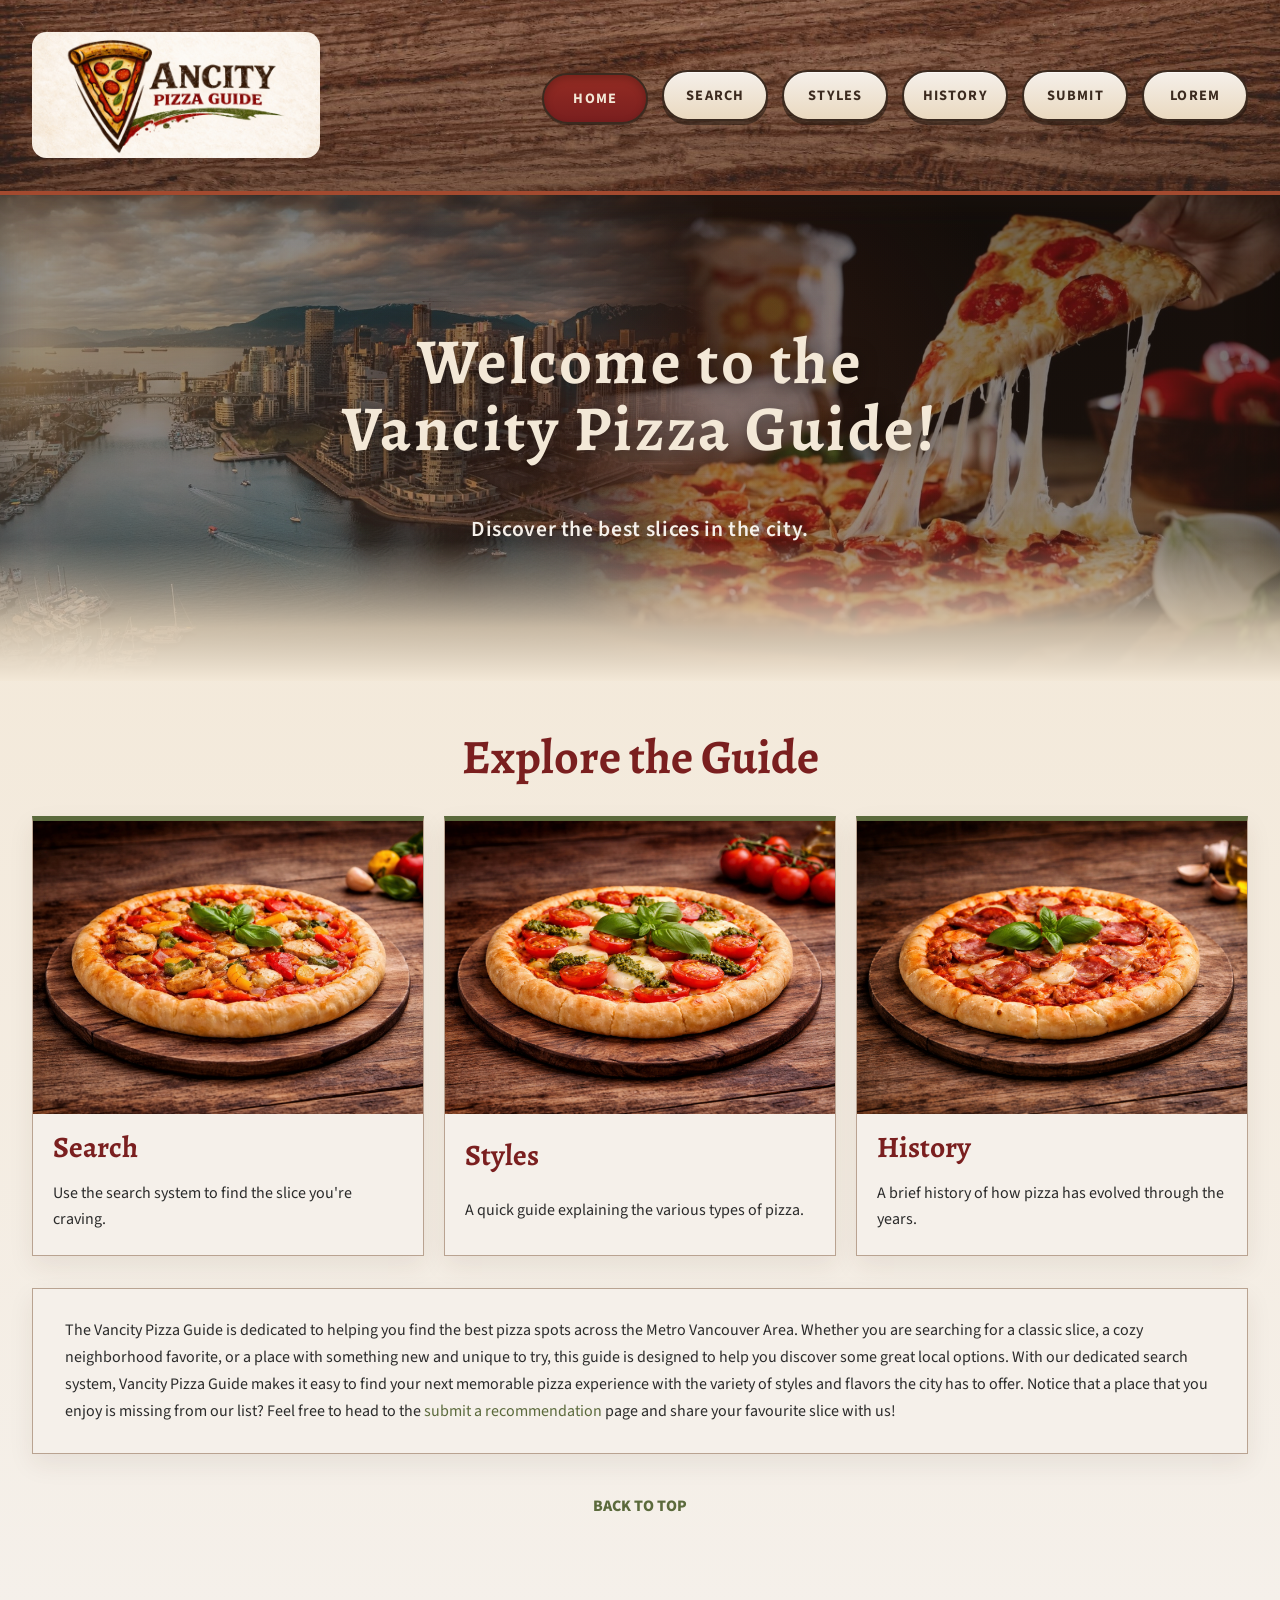
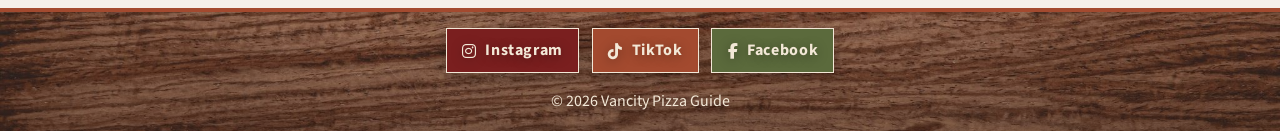
==== commit d3bc2d21: "Edited the site description" ====
--- a/index.html
+++ b/index.html
@@ -84,11 +84,10 @@
 
                 <section class="site-description">
                     <p>
-                        The Vancity Pizza Guide is a site dedicated to exploring the best pizza spots across the city.
-                        Whether you are searching for a classic slice, a cozy neighborhood favorite, or a place with something new and unique to try, this guide is designed to help you discover great local options. 
-                        With featured recommendations, standout restaurants, and a growing collection of pizza destinations, 
-                        Vancity Pizza Guide makes it easy to find your next pizza experience with the variety of styles and flavors the city has to offer.
-                        Notice that a place that you enjoy is missing from the list? 
+                        The Vancity Pizza Guide is dedicated to helping you find the best pizza spots across the Metro Vancouver Area.
+                        Whether you are searching for a classic slice, a cozy neighborhood favorite, or a place with something new and unique to try, this guide is designed to help you discover some great local options. 
+                        With our dedicated search system, Vancity Pizza Guide makes it easy to find your next memorable pizza experience with the variety of styles and flavors the city has to offer.
+                        Notice that a place that you enjoy is missing from our list? 
                         Feel free to head to the <a href="submit.html" class="text-link">submit a recommendation</a> page and share your favourite slice with us!
                     </p>
                 </section>
